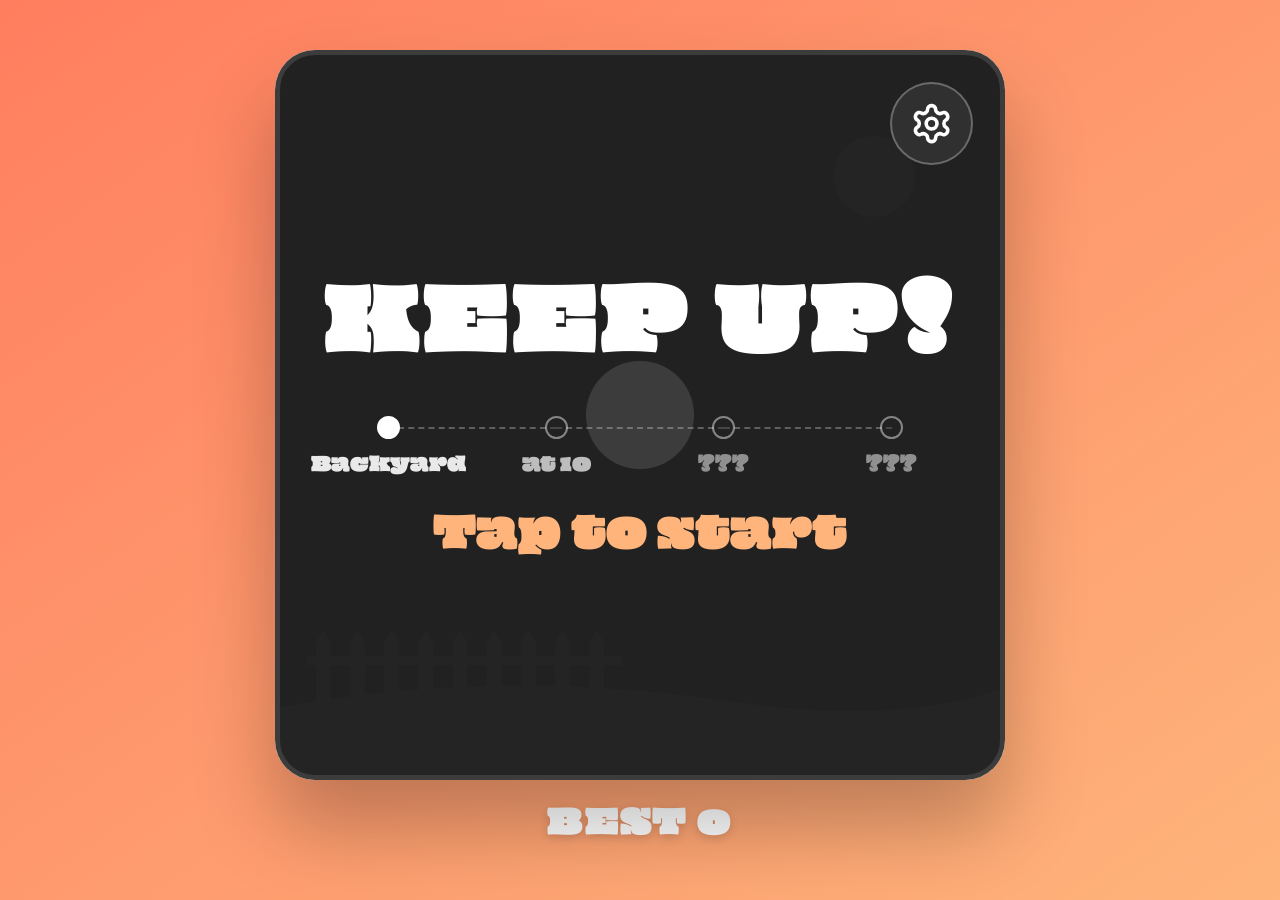
==== index.html @ fbc7ef17 "Add stages: a journey from the Backyard up to Orbit Four stages unlocked by score, each with faint s" ====
<!DOCTYPE html>
<html lang="en" data-theme="sunset">
<head>
  <meta charset="UTF-8">
  <meta name="viewport" content="width=device-width, initial-scale=1, maximum-scale=1, user-scalable=no, viewport-fit=cover">
  <meta name="theme-color" content="#FF7E5F">
  <title>Keep Up!</title>
  <link rel="stylesheet" href="styles.css">
  <link rel="preconnect" href="https://fonts.googleapis.com">
  <link rel="preconnect" href="https://fonts.gstatic.com" crossorigin>
  <link href="https://fonts.googleapis.com/css2?family=Oi&family=Fredoka:wght@600&family=Audiowide&family=Caveat:wght@700&family=Alfa+Slab+One&family=Bricolage+Grotesque:opsz,wght@12..96,800&family=Patrick+Hand&display=swap" rel="stylesheet">
</head>
<body>
  <!-- Icons: Lucide (https://lucide.dev), ISC licence, see icons/LICENSE-lucide.txt -->
  <svg width="0" height="0" style="position:absolute" aria-hidden="true" focusable="false">
    <symbol id="i-settings" viewBox="0 0 24 24">
      <path d="M12.22 2h-.44a2 2 0 0 0-2 2v.18a2 2 0 0 1-1 1.73l-.43.25a2 2 0 0 1-2 0l-.15-.08a2 2 0 0 0-2.73.73l-.22.38a2 2 0 0 0 .73 2.73l.15.1a2 2 0 0 1 1 1.72v.51a2 2 0 0 1-1 1.74l-.15.09a2 2 0 0 0-.73 2.73l.22.38a2 2 0 0 0 2.73.73l.15-.08a2 2 0 0 1 2 0l.43.25a2 2 0 0 1 1 1.73V20a2 2 0 0 0 2 2h.44a2 2 0 0 0 2-2v-.18a2 2 0 0 1 1-1.73l.43-.25a2 2 0 0 1 2 0l.15.08a2 2 0 0 0 2.73-.73l.22-.39a2 2 0 0 0-.73-2.73l-.15-.08a2 2 0 0 1-1-1.74v-.5a2 2 0 0 1 1-1.74l.15-.09a2 2 0 0 0 .73-2.73l-.22-.38a2 2 0 0 0-2.73-.73l-.15.08a2 2 0 0 1-2 0l-.43-.25a2 2 0 0 1-1-1.73V4a2 2 0 0 0-2-2z" />
      <circle cx="12" cy="12" r="3" />
    </symbol>
    <symbol id="i-close" viewBox="0 0 24 24">
      <path d="M18 6 6 18" />
      <path d="m6 6 12 12" />
    </symbol>
    <symbol id="i-sound-on" viewBox="0 0 24 24">
      <path d="M11 4.702a.705.705 0 0 0-1.203-.498L6.413 7.587A1.4 1.4 0 0 1 5.416 8H3a1 1 0 0 0-1 1v6a1 1 0 0 0 1 1h2.416a1.4 1.4 0 0 1 .997.413l3.383 3.384A.705.705 0 0 0 11 19.298z" />
      <path d="M16 9a5 5 0 0 1 0 6" />
      <path d="M19.364 18.364a9 9 0 0 0 0-12.728" />
    </symbol>
    <symbol id="i-sound-off" viewBox="0 0 24 24">
      <path d="M11 4.702a.705.705 0 0 0-1.203-.498L6.413 7.587A1.4 1.4 0 0 1 5.416 8H3a1 1 0 0 0-1 1v6a1 1 0 0 0 1 1h2.416a1.4 1.4 0 0 1 .997.413l3.383 3.384A.705.705 0 0 0 11 19.298z" />
      <line x1="22" x2="16" y1="9" y2="15" />
      <line x1="16" x2="22" y1="9" y2="15" />
    </symbol>
  </svg>
  <div class="container">
    <div id="canvas-box">
      <h1 id="score">0</h1>
      <canvas id="game-screen" class="dark-shadow"></canvas>
      <div id="overlay" class="overlay" aria-live="polite">
        <h2 id="overlay-title">KEEP UP!</h2>
        <p id="overlay-score"></p>
        <p id="overlay-stage"></p>
        <ol id="journey" class="journey" aria-label="Journey"></ol>
        <p id="overlay-hint">Tap to start</p>
      </div>

      <!-- Shown for a moment when the ball climbs into a new stage -->
      <div id="stage-banner" class="stage-banner" aria-live="polite">
        <span id="stage-kicker" class="stage-kicker"></span>
        <strong id="stage-name"></strong>
      </div>

      <!-- Settings: just an icon in the top-right corner of the board (start and game over screens) -->
      <button id="open-settings" class="icon-button corner-button" type="button" aria-label="Settings" title="Settings" data-ui>
        <svg class="icon" aria-hidden="true"><use href="#i-settings"></use></svg>
      </button>

      <div id="settings" class="settings" data-ui hidden role="dialog" aria-modal="true" aria-labelledby="settings-title">
        <div class="settings-head">
          <h2 id="settings-title">SETTINGS</h2>
          <button id="close-settings" class="icon-button" type="button" aria-label="Close settings" title="Close">
            <svg class="icon" aria-hidden="true"><use href="#i-close"></use></svg>
          </button>
        </div>

        <section class="setting">
          <p class="setting-label">Sound</p>
          <div class="sound-row">
            <button id="sound-toggle" class="pill toggle" type="button" aria-pressed="true" aria-label="Sound">
              <svg class="icon" aria-hidden="true"><use href="#i-sound-on"></use></svg><span>On</span>
            </button>
            <input id="volume" type="range" min="0" max="100" step="5" aria-label="Volume">
          </div>
        </section>

        <section class="setting">
          <p class="setting-label" id="size-label">Ball size</p>
          <div id="size-list" class="choices sizes" role="radiogroup" aria-labelledby="size-label"></div>
        </section>

        <section class="setting">
          <p class="setting-label" id="font-label">Font <span id="font-name"></span></p>
          <div id="font-list" class="choices" role="radiogroup" aria-labelledby="font-label"></div>
        </section>

        <section class="setting">
          <p class="setting-label" id="theme-label">Theme <span id="theme-name"></span></p>
          <div id="theme-list" class="choices" role="radiogroup" aria-labelledby="theme-label"></div>
        </section>
      </div>
    </div>
    <h2 id="high-score">BEST 0</h2>
  </div>
  <div class="cursor-dot"></div>
  <script src="script.js"></script>
</body>
</html>
---- styles.css ----
/* ---------- Themes ----------
   Every colour is a token, and each theme is one block of tokens (the same idea as the pool game,
   whose themes these are based on). The theme picker previews a theme by putting data-theme on a
   small card, so the card shows that theme's colours. */
:root,
[data-theme="sunset"] {
  --page-bg: linear-gradient(to bottom right, #FF7E5F, #FEB47B);
  --text: #ffffff;
  --board-bg: #222222;
  --board-border: #ffffff;
  --board-shadow: 0 3rem 5rem rgba(0, 0, 0, 0.25);
  --ball: #ffffff;
  --ball-glow: none;
  --ball-style: solid;
  --score: #ffffff71;
  --accent: #FEB47B;
  --overlay-bg: rgba(34, 34, 34, 0.88);
  --panel-bg: #222222;
  --panel-text: #ffffff;
  --line: rgba(255, 255, 255, 0.28);
  --chip-bg: rgba(255, 255, 255, 0.07);
  --chip-on-bg: #FEB47B;
  --chip-on-text: #222222;
  --cursor-dot: #FF7E5F;
  --cursor-press: rgba(255, 126, 95, 0.35);
}

[data-theme="hall"] {
  --page-bg: radial-gradient(ellipse at 50% 0%, #2a2219 0%, #12100e 62%);
  --text: #efe7da;
  --board-bg: #1f6f5e;
  --board-border: #5a3720;
  --board-shadow: 0 18px 50px rgba(0, 0, 0, 0.55);
  --ball: #f6f1e6;
  --ball-glow: none;
  --score: rgba(239, 231, 218, 0.3);
  --accent: #d9a441;
  --overlay-bg: rgba(18, 16, 14, 0.86);
  --panel-bg: #1d1915;
  --panel-text: #efe7da;
  --line: #3a3128;
  --chip-bg: #26201a;
  --chip-on-bg: #d9a441;
  --chip-on-text: #1a1208;
  --cursor-dot: #d9a441;
  --cursor-press: rgba(217, 164, 65, 0.35);
}

[data-theme="sketch"] {
  --page-bg: repeating-linear-gradient(0deg, transparent 0 31px, rgba(28, 27, 25, 0.06) 31px 32px), #f6f3ec;
  --text: #1c1b19;
  --board-bg: linear-gradient(rgba(28, 27, 25, 0.07) 1px, transparent 1px) 0 0 / 22px 22px,
              linear-gradient(90deg, rgba(28, 27, 25, 0.07) 1px, transparent 1px) 0 0 / 22px 22px,
              #fdfbf6; /* graph paper */
  --board-border: #1c1b19;
  --board-shadow: 5px 5px 0 #1c1b19;
  --ball: #1c1b19;
  --ball-glow: none;
  --ball-style: sketch;
  --score: rgba(28, 27, 25, 0.16);
  --accent: #b3261e;
  --overlay-bg: rgba(251, 249, 244, 0.93);
  --panel-bg: #fbf9f4;
  --panel-text: #1c1b19;
  --line: #1c1b19;
  --chip-bg: #fffdf8;
  --chip-on-bg: #1c1b19;
  --chip-on-text: #fbf9f4;
  --cursor-dot: #1c1b19;
  --cursor-press: rgba(28, 27, 25, 0.15);
}

[data-theme="pastel"] {
  --page-bg: radial-gradient(circle at 12% 0%, #ffe1ec 0, transparent 38%), radial-gradient(circle at 92% 8%, #dcf5ec 0, transparent 40%), #f6f1fa;
  --text: #3d3550;
  --board-bg: #a6e2d1;
  --board-border: #f8cfdd;
  --board-shadow: 0 14px 34px rgba(120, 90, 160, 0.16);
  --ball: #fffcf8;
  --ball-glow: none;
  --score: rgba(255, 255, 255, 0.6);
  --accent: #ff8fab;
  --overlay-bg: rgba(255, 255, 255, 0.9);
  --panel-bg: #ffffff;
  --panel-text: #3d3550;
  --line: #e8dff2;
  --chip-bg: #fbf8ff;
  --chip-on-bg: #ff8fab;
  --chip-on-text: #4a1830;
  --cursor-dot: #ff8fab;
  --cursor-press: rgba(255, 143, 171, 0.35);
}

[data-theme="neon"] {
  --page-bg: radial-gradient(ellipse at 50% -10%, #2a0f4a 0%, #07060d 60%);
  --text: #efeaff;
  --board-bg: #140b33;
  --board-border: #29e7ff;
  --board-shadow: 0 0 0 1px rgba(41, 231, 255, 0.22), 0 0 34px rgba(41, 231, 255, 0.35);
  --ball: #f5f2ff;
  --ball-glow: rgba(41, 231, 255, 0.9);
  --score: rgba(41, 231, 255, 0.22);
  --accent: #ff3da8;
  --overlay-bg: rgba(7, 6, 13, 0.88);
  --panel-bg: #100d1c;
  --panel-text: #efeaff;
  --line: #2b2347;
  --chip-bg: #171229;
  --chip-on-bg: #ff3da8;
  --chip-on-text: #1a0010;
  --cursor-dot: #ff3da8;
  --cursor-press: rgba(255, 61, 168, 0.35);
}

[data-theme="slate"] {
  --page-bg: #0e131a;
  --text: #e7ecf2;
  --board-bg: #2f6ca2;
  --board-border: #263142;
  --board-shadow: 0 18px 50px rgba(0, 0, 0, 0.45);
  --ball: #f6f1e6;
  --ball-glow: none;
  --score: rgba(255, 255, 255, 0.22);
  --accent: #ff8a5b;
  --overlay-bg: rgba(14, 19, 26, 0.88);
  --panel-bg: #151c26;
  --panel-text: #e7ecf2;
  --line: #273243;
  --chip-bg: #1c2532;
  --chip-on-bg: #ff8a5b;
  --chip-on-text: #2a1206;
  --cursor-dot: #ff8a5b;
  --cursor-press: rgba(255, 138, 91, 0.35);
}

:root {
  --font: "Oi", serif; /* changed from the settings screen */
}

/* ---------- Page ---------- */

html {
  touch-action: pan-x pan-y; /* no pinch or double-tap zoom, but the settings menu can still scroll */
  -webkit-text-size-adjust: 100%;
  background: var(--page-bg);
  background-size: cover;
  min-height: 100%;
  color: var(--text);
  user-select: none;
  -webkit-user-select: none;
  -webkit-tap-highlight-color: transparent;
}

body {
  margin: 0;
  overflow: hidden;            /* single-screen game, no scrolling */
  overscroll-behavior: none;   /* no pull-to-refresh on mobile */
  touch-action: pan-x pan-y;   /* no pinch/double-tap zoom (the page itself never scrolls) */
}

h1 {
  font-size: 50px;
  font-family: var(--font);
  color: var(--score);
  font-weight: 300;
  margin: 0;
  user-select: none;
}

h2 {
  font-size: 30px;
  font-family: var(--font);
  color: var(--text);
  font-weight: 300;
  margin: 0;
}

.large-square-box {
  width: 800px;
  height: 100px;
  border-radius: 30px;
  background: var(--board-bg);
  border: solid 5px var(--board-border);
}

#game-screen {
  display: block;
  border-radius: 40px;
  border: solid 5px var(--board-border);
  background: var(--board-bg);
  opacity: 0;
  box-sizing: content-box;
  touch-action: none; /* the board belongs to the game: no browser gestures at all */
}

.container {
  width: 100%;
  height: 100vh;
  height: 100dvh; /* accounts for mobile browser toolbars */
  display: flex;
  flex-direction: column;
  justify-content: center;
  align-items: center;
  gap: 2vh;
}

.dark-shadow {
  box-shadow: var(--board-shadow);
}

#canvas-box {
  position: relative;
  --board: 800px; /* set from JS to the canvas size */
}

#score {
  position: absolute;
  left: 50%;
  top: 50%;
  transform: translate(-50%, -50%);
  font-size: calc(var(--board) * 0.25);
  font-family: var(--font);
  color: var(--score);
  font-weight: 300;
  margin: 0;
  pointer-events: none;
}

/* ---------- Start / game over / paused overlay ---------- */

.overlay {
  position: absolute;
  inset: 0;
  display: none;
  flex-direction: column;
  align-items: center;
  justify-content: center;
  gap: calc(var(--board) * 0.03);
  border-radius: 40px;
  background: var(--overlay-bg);
  text-align: center;
  pointer-events: none; /* taps go through to the game */
  z-index: 2;
}

body.overlay-open .overlay { display: flex; }
body.overlay-open #score { visibility: hidden; }

.overlay h2 {
  font-size: calc(var(--board) * 0.12);
  letter-spacing: 0.04em;
  color: var(--panel-text);
}

.overlay p {
  margin: 0;
  font-family: var(--font);
  font-size: calc(var(--board) * 0.06);
  color: var(--panel-text);
  opacity: 0.85;
}

#overlay-hint {
  color: var(--accent);
  opacity: 1;
  animation: hint-blink 1.4s ease-in-out infinite;
}

@keyframes hint-blink {
  0%, 100% { opacity: 1; }
  50%      { opacity: 0.35; }
}

#overlay-stage {
  font-size: calc(var(--board) * 0.045);
  color: var(--accent);
  opacity: 1;
}

/* ---------- Journey track (start and game over screens) ---------- */

.journey {
  list-style: none;
  margin: 0;
  padding: 0;
  display: flex;
  align-items: flex-start;
  justify-content: center;
  width: 92%;
  font-family: var(--font);
  color: var(--panel-text);
}

.journey li {
  position: relative;
  flex: 1;
  display: flex;
  flex-direction: column;
  align-items: center;
  gap: calc(var(--board) * 0.014);
}

/* The path between stops */
.journey li + li::before {
  content: '';
  position: absolute;
  top: calc(var(--board) * 0.016);
  right: 50%;
  width: 100%;
  border-top: 2px dashed var(--line);
  transform: translateY(-50%);
  z-index: -1;
}
.journey li.reached + li.reached::before { border-top-style: solid; border-color: var(--panel-text); opacity: 0.6; }

.journey-dot {
  width: calc(var(--board) * 0.032);
  height: calc(var(--board) * 0.032);
  box-sizing: border-box;
  border-radius: 50%;
  border: 2px solid var(--panel-text);
  background: var(--overlay-bg);
  opacity: 0.45;
}
.journey li.reached .journey-dot { background: var(--panel-text); opacity: 1; }
.journey li.current .journey-dot {
  background: var(--accent);
  border-color: var(--accent);
  box-shadow: 0 0 0 calc(var(--board) * 0.01) color-mix(in srgb, var(--accent) 35%, transparent);
}

.journey-label {
  font-size: max(10px, calc(var(--board) * 0.027));
  white-space: nowrap;
  padding: 0 0.3em;
  opacity: 0.5;
}
.journey li.reached .journey-label { opacity: 0.9; }
.journey li.next .journey-label { opacity: 0.7; }
.journey li.current .journey-label { color: var(--accent); opacity: 1; }

/* ---------- Stage banner (shown for a moment on reaching a new stage) ---------- */

.stage-banner {
  position: absolute;
  left: 0;
  right: 0;
  top: 18%;
  display: flex;
  flex-direction: column;
  align-items: center;
  gap: calc(var(--board) * 0.01);
  font-family: var(--font);
  color: var(--ball);
  text-align: center;
  pointer-events: none;
  opacity: 0;
  z-index: 1;
}

.stage-kicker {
  font-size: calc(var(--board) * 0.04);
  letter-spacing: 0.14em;
  color: var(--accent);
}

.stage-banner strong {
  font-size: calc(var(--board) * 0.1);
  font-weight: 300;
  letter-spacing: 0.06em;
  line-height: 1;
}

.stage-banner.show { animation: stage-banner 2.2s ease-out forwards; }
body.overlay-open .stage-banner { animation: none; opacity: 0; }

@keyframes stage-banner {
  0%   { opacity: 0; transform: translateY(-30%) scale(0.9); }
  15%  { opacity: 1; transform: translateY(0) scale(1); }
  70%  { opacity: 1; transform: translateY(0) scale(1); }
  100% { opacity: 0; transform: translateY(15%); }
}

@keyframes stage-banner-fade {
  0%, 100% { opacity: 0; }
  15%, 70% { opacity: 1; }
}

@media (prefers-reduced-motion: reduce) {
  #overlay-hint, #high-score.new-best { animation: none; }
  .stage-banner.show { animation-name: stage-banner-fade; }
}

/* ---------- Buttons ---------- */

.pill {
  pointer-events: auto; /* the overlay lets taps through; its buttons still need them */
  font-family: var(--font);
  font-size: max(16px, calc(var(--board) * 0.05));
  line-height: 1.2;
  color: var(--panel-text);
  background: var(--chip-bg);
  border: 2px solid var(--line);
  border-radius: 999px;
  padding: 0.4em 1.2em;
  touch-action: manipulation;
}

.pill:focus-visible,
.choice:focus-visible,
#volume:focus-visible {
  outline: 3px solid var(--accent);
  outline-offset: 2px;
}

/* Icons (Lucide line icons) take their colour from the text around them */
.icon {
  width: 1em;
  height: 1em;
  flex: none;
  fill: none;
  stroke: currentColor;
  stroke-width: 2;
  stroke-linecap: round;
  stroke-linejoin: round;
}

/* Round icon-only buttons */
.icon-button {
  pointer-events: auto;
  width: max(42px, calc(var(--board) * 0.115));
  height: max(42px, calc(var(--board) * 0.115));
  padding: 0;
  display: grid;
  place-items: center;
  font-size: max(22px, calc(var(--board) * 0.06)); /* icon size */
  color: var(--panel-text);
  background: var(--chip-bg);
  border: 2px solid var(--line);
  border-radius: 50%;
  touch-action: manipulation;
}

.icon-button:focus-visible {
  outline: 3px solid var(--accent);
  outline-offset: 2px;
}

/* Settings icon in the top-right corner of the board, on the start and game over screens only */
.corner-button {
  position: absolute;
  top: max(12px, calc(var(--board) * 0.045));
  right: max(12px, calc(var(--board) * 0.045));
  z-index: 3;
  display: none;
}
body[data-state="ready"] .corner-button,
body[data-state="over"] .corner-button { display: grid; }
body.settings-open .corner-button { display: none; }

/* ---------- Settings (same box as the game board) ---------- */

.settings {
  position: absolute;
  inset: 0;
  z-index: 4;
  display: flex;
  flex-direction: column;
  gap: max(12px, calc(var(--board) * 0.034));
  --pad: max(14px, calc(var(--board) * 0.05));
  padding: 0 var(--pad) var(--pad);
  --choice-h: clamp(46px, calc(var(--board) * 0.13), 66px); /* comfortable finger-sized buttons */
  box-sizing: border-box;
  border-radius: 40px;
  border: 5px solid var(--board-border);
  background: var(--panel-bg);
  color: var(--panel-text);
  /* The menu scrolls inside the box (finger drag, mouse wheel or keyboard), without moving the page */
  overflow-y: auto;
  overscroll-behavior: contain;
  -webkit-overflow-scrolling: touch;
  touch-action: pan-y;
  scrollbar-width: thin;
  scrollbar-color: var(--line) transparent;
  font-family: system-ui, -apple-system, "Segoe UI", Roboto, sans-serif;
  --selected: var(--chip-on-bg); /* fixed here so themed preview cards still use the panel's colour */
}

.settings[hidden] { display: none; }
body.settings-open .overlay { display: none; }

.settings > * { flex-shrink: 0; } /* let the menu grow and scroll, never squash it */

/* Soft fade at the bottom while there is more to scroll to */
.settings::after {
  content: '';
  position: sticky;
  bottom: calc(-1 * var(--pad));
  flex-shrink: 0;
  height: 36px;
  margin: -36px calc(-1 * var(--pad)) calc(-1 * var(--pad));
  background: linear-gradient(to bottom, transparent, var(--panel-bg) 85%);
  pointer-events: none;
  opacity: 0;
  transition: opacity 0.2s ease;
}

.settings.more-below::after { opacity: 1; }
body.settings-open #score { visibility: hidden; }

/* Title row with Done stays pinned at the top while the menu scrolls */
.settings-head {
  position: sticky;
  top: 0;
  z-index: 1;
  display: flex;
  align-items: center;
  justify-content: space-between;
  gap: 12px;
  margin: 0 calc(-1 * var(--pad));
  padding: var(--pad) var(--pad) 8px;
  background: var(--panel-bg);
}

.settings.scrolled .settings-head {
  box-shadow: 0 1px 0 var(--line);
}

.settings h2 {
  font-size: max(22px, calc(var(--board) * 0.075));
  letter-spacing: 0.04em;
  color: var(--panel-text);
}

.settings-head .icon-button {
  width: max(40px, calc(var(--board) * 0.1));
  height: max(40px, calc(var(--board) * 0.1));
}

.setting {
  display: flex;
  flex-direction: column;
  gap: 4px;
}

.setting-label {
  display: flex;
  justify-content: space-between;
  align-items: baseline;
  margin: 0;
  font-size: max(12px, calc(var(--board) * 0.032));
  letter-spacing: 0.12em;
  text-transform: uppercase;
  opacity: 0.75;
}

.setting-label span {
  letter-spacing: 0;
  text-transform: none;
  font-weight: 600;
}

.sound-row {
  display: flex;
  align-items: center;
  gap: 12px;
}

.toggle {
  display: inline-flex;
  align-items: center;
  justify-content: center;
  gap: 0.4em;
  min-width: 5.2em;
  font-size: max(15px, calc(var(--board) * 0.042));
  padding: 0.35em 0.9em;
}

.toggle[aria-pressed="true"],
.font-choice[aria-checked="true"] {
  background: var(--chip-on-bg);
  border-color: var(--chip-on-bg);
  color: var(--chip-on-text);
}

#volume {
  flex: 1;
  min-width: 0;
  height: 32px;
  margin: 0;
  accent-color: var(--chip-on-bg);
  touch-action: manipulation;
}

#volume:disabled { opacity: 0.35; }

.choices {
  display: grid;
  grid-template-columns: repeat(6, 1fr);
  gap: max(5px, calc(var(--board) * 0.015));
}

.choice {
  height: var(--choice-h);
  padding: 0;
  display: grid;
  place-items: center;
  border-radius: 12px;
  border: 2px solid var(--line);
  background: var(--chip-bg);
  color: var(--panel-text);
  touch-action: manipulation;
}

.font-choice {
  font-size: max(17px, calc(var(--board) * 0.055));
  line-height: 1;
}

/* Ball size: three wider buttons with a dot that grows, the size name and its best score */
.choices.sizes {
  grid-template-columns: repeat(3, 1fr);
}

.size-choice {
  display: flex;
  align-items: center;
  justify-content: center;
  gap: 8px;
  padding: 4px 6px;
  font-size: max(13px, calc(var(--board) * 0.036));
}

.size-dot {
  flex: none;
  border-radius: 50%;
  background: currentColor;
}

.size-text {
  display: flex;
  flex-direction: column;
  align-items: flex-start;
  line-height: 1.15;
  font-weight: 600;
}

.size-text small {
  font-size: 0.8em;
  font-weight: 400;
  opacity: 0.75;
}

.size-choice[aria-checked="true"] {
  background: var(--chip-on-bg);
  border-color: var(--chip-on-bg);
  color: var(--chip-on-text);
}

/* Theme cards wear their own theme: page colour, with a tiny board and ball */
.theme-choice {
  background: var(--page-bg);
  border-color: var(--line);
}

.theme-choice .mini {
  height: 68%;
  aspect-ratio: 1;
  border-radius: 24%;
  background: var(--board-bg);
  border: 2px solid var(--board-border);
  display: grid;
  place-items: center;
  box-sizing: border-box;
}

.theme-choice .mini::after {
  content: '';
  width: 36%;
  aspect-ratio: 1;
  border-radius: 50%;
  background: var(--ball);
}

.theme-choice[aria-checked="true"] {
  border-color: transparent;
  box-shadow: 0 0 0 3px var(--selected);
}

/* ---------- Sketchbook: hand-drawn look ---------- */

/* Uneven corners and a second, offset pencil line, like a box drawn by hand */
[data-theme="sketch"] #game-screen,
[data-theme="sketch"] .overlay,
[data-theme="sketch"] .settings {
  border-radius: 16px 30px 12px 34px / 32px 12px 30px 16px;
}

[data-theme="sketch"] #game-screen,
[data-theme="sketch"] .settings {
  border-width: 3px;
  outline: 1.5px solid rgba(28, 27, 25, 0.5);
  outline-offset: 4px;
}

[data-theme="sketch"] .settings,
[data-theme="sketch"] .overlay p,
[data-theme="sketch"] .journey,
[data-theme="sketch"] #high-score {
  font-family: "Patrick Hand", "Comic Sans MS", cursive;
}

[data-theme="sketch"] .setting-label { font-size: max(14px, calc(var(--board) * 0.038)); letter-spacing: 0.06em; }

/* Wobbly, slightly tilted buttons with a hard pencil shadow */
[data-theme="sketch"] .pill,
[data-theme="sketch"] .choice,
[data-theme="sketch"] .icon-button {
  border-width: 2px;
  border-radius: 255px 15px 225px 15px / 15px 225px 15px 255px;
  box-shadow: 2px 2px 0 #1c1b19;
}

[data-theme="sketch"] .icon-button { border-radius: 50% 44% 54% 47% / 52% 49% 45% 55%; }
[data-theme="sketch"] .choice:nth-child(odd) { transform: rotate(-1.6deg); }
[data-theme="sketch"] .choice:nth-child(even) { transform: rotate(1.3deg); }
[data-theme="sketch"] .corner-button { transform: rotate(-4deg); }
[data-theme="sketch"] .pill:active,
[data-theme="sketch"] .icon-button:active,
[data-theme="sketch"] .choice:active { transform: translate(2px, 2px); box-shadow: none; }

/* ---------- High score ---------- */

#high-score {
  font-size: clamp(20px, 5vmin, 34px);
  letter-spacing: 0.05em;
  text-shadow: 0 0.2rem 0.6rem rgba(0, 0, 0, 0.15);
}

#high-score.new-best {
  animation: new-best 0.5s ease-out;
}

@keyframes new-best {
  0%   { transform: scale(1); }
  40%  { transform: scale(1.3); color: var(--accent); }
  100% { transform: scale(1); }
}

/* Short landscape phones: less padding around the board */
@media (max-height: 500px) {
  #game-screen { border-radius: 24px; border-width: 3px; }
  .overlay { border-radius: 24px; }
  .settings { border-radius: 24px; border-width: 3px; gap: 8px; --pad: 12px; }
}

/* ---------- Custom cursor ----------
   Just a dot that sits exactly on the pointer, moved straight from the mouse events,
   so it never lags behind on slower machines. */

.cursor-dot {
  position: fixed;
  top: 0;
  left: 0;
  width: 10px;
  height: 10px;
  border-radius: 50%;
  background-color: var(--cursor-dot);
  box-shadow: 0 0 0 2px var(--board-border);
  transform: translate(-50%, -50%);
  z-index: 10;
  pointer-events: none;
  opacity: 0;
  will-change: transform;
}

/* Only replace the cursor on devices with a real mouse */
@media (pointer: fine) {
  html, html * { cursor: none; }

  body.cursor-visible .cursor-dot { opacity: 1; }

  /* Pressed: an instant halo (no animation, so no delay) */
  body.cursor-pressed .cursor-dot {
    box-shadow: 0 0 0 2px var(--board-border), 0 0 0 8px var(--cursor-press);
  }
}
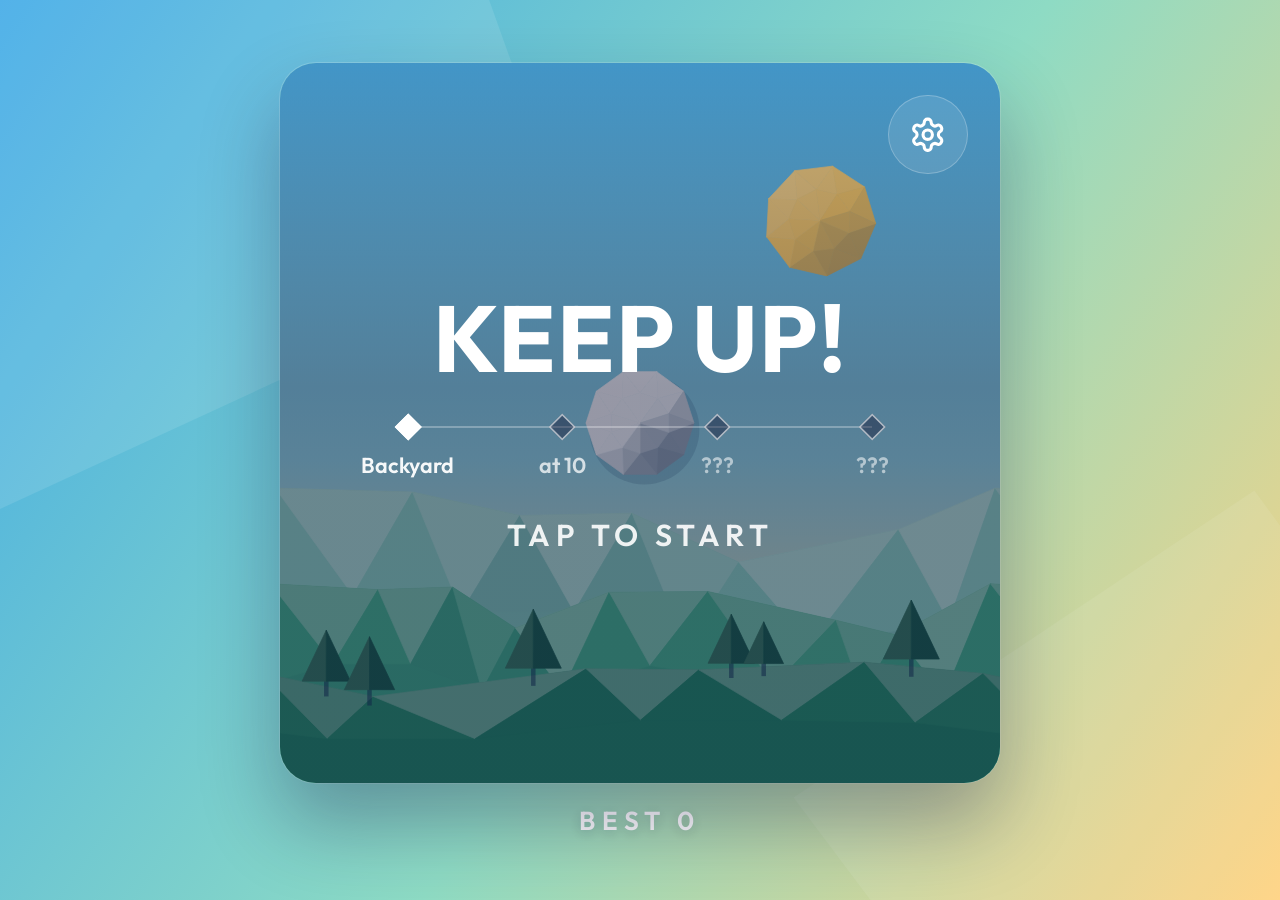
==== commit 926710e3: "Finalise one art style: minimalist low-poly "moving art" The board is now drawn entirely as flat-sha" ====
--- a/index.html
+++ b/index.html
@@ -1,16 +1,17 @@
 <!DOCTYPE html>
-<html lang="en" data-theme="sunset">
+<html lang="en">
 <head>
   <meta charset="UTF-8">
   <meta name="viewport" content="width=device-width, initial-scale=1, maximum-scale=1, user-scalable=no, viewport-fit=cover">
-  <meta name="theme-color" content="#FF7E5F">
+  <meta name="theme-color" content="#3fa9e6">
   <title>Keep Up!</title>
   <link rel="stylesheet" href="styles.css">
   <link rel="preconnect" href="https://fonts.googleapis.com">
   <link rel="preconnect" href="https://fonts.gstatic.com" crossorigin>
-  <link href="https://fonts.googleapis.com/css2?family=Oi&family=Fredoka:wght@600&family=Audiowide&family=Caveat:wght@700&family=Alfa+Slab+One&family=Bricolage+Grotesque:opsz,wght@12..96,800&family=Patrick+Hand&display=swap" rel="stylesheet">
+  <link href="https://fonts.googleapis.com/css2?family=Outfit:wght@200;400;600;700&display=swap" rel="stylesheet">
 </head>
 <body>
+  <div class="backdrop" aria-hidden="true"></div>
   <!-- Icons: Lucide (https://lucide.dev), ISC licence, see icons/LICENSE-lucide.txt -->
   <svg width="0" height="0" style="position:absolute" aria-hidden="true" focusable="false">
     <symbol id="i-settings" viewBox="0 0 24 24">
@@ -78,15 +79,6 @@
           <div id="size-list" class="choices sizes" role="radiogroup" aria-labelledby="size-label"></div>
         </section>
 
-        <section class="setting">
-          <p class="setting-label" id="font-label">Font <span id="font-name"></span></p>
-          <div id="font-list" class="choices" role="radiogroup" aria-labelledby="font-label"></div>
-        </section>
-
-        <section class="setting">
-          <p class="setting-label" id="theme-label">Theme <span id="theme-name"></span></p>
-          <div id="theme-list" class="choices" role="radiogroup" aria-labelledby="theme-label"></div>
-        </section>
       </div>
     </div>
     <h2 id="high-score">BEST 0</h2>
--- a/styles.css
+++ b/styles.css
@@ -1,140 +1,27 @@
-/* ---------- Themes ----------
-   Every colour is a token, and each theme is one block of tokens (the same idea as the pool game,
-   whose themes these are based on). The theme picker previews a theme by putting data-theme on a
-   small card, so the card shows that theme's colours. */
-:root,
-[data-theme="sunset"] {
-  --page-bg: linear-gradient(to bottom right, #FF7E5F, #FEB47B);
+/* ---------- Art style ----------
+   One look: minimalist, low-poly, colourful gradients that are always gently moving.
+   The board itself is drawn on the canvas (see "Art" in script.js). The page around it is a
+   slowly drifting gradient whose colours (--g1..--g3) and --accent are set from script.js for
+   each stage; registering them with @property lets them ease smoothly from stage to stage. */
+@property --g1 { syntax: '<color>'; inherits: true; initial-value: #3fa9e6; }
+@property --g2 { syntax: '<color>'; inherits: true; initial-value: #8edbc4; }
+@property --g3 { syntax: '<color>'; inherits: true; initial-value: #ffd27f; }
+@property --accent { syntax: '<color>'; inherits: true; initial-value: #ff7a59; }
+
+:root {
+  --g1: #3fa9e6;
+  --g2: #8edbc4;
+  --g3: #ffd27f;
+  --accent: #ff7a59;
+  --font: "Outfit", system-ui, -apple-system, "Segoe UI", sans-serif;
   --text: #ffffff;
-  --board-bg: #222222;
-  --board-border: #ffffff;
-  --board-shadow: 0 3rem 5rem rgba(0, 0, 0, 0.25);
-  --ball: #ffffff;
-  --ball-glow: none;
-  --ball-style: solid;
-  --score: #ffffff71;
-  --accent: #FEB47B;
-  --overlay-bg: rgba(34, 34, 34, 0.88);
-  --panel-bg: #222222;
-  --panel-text: #ffffff;
-  --line: rgba(255, 255, 255, 0.28);
-  --chip-bg: rgba(255, 255, 255, 0.07);
-  --chip-on-bg: #FEB47B;
-  --chip-on-text: #222222;
-  --cursor-dot: #FF7E5F;
-  --cursor-press: rgba(255, 126, 95, 0.35);
-}
-
-[data-theme="hall"] {
-  --page-bg: radial-gradient(ellipse at 50% 0%, #2a2219 0%, #12100e 62%);
-  --text: #efe7da;
-  --board-bg: #1f6f5e;
-  --board-border: #5a3720;
-  --board-shadow: 0 18px 50px rgba(0, 0, 0, 0.55);
-  --ball: #f6f1e6;
-  --ball-glow: none;
-  --score: rgba(239, 231, 218, 0.3);
-  --accent: #d9a441;
-  --overlay-bg: rgba(18, 16, 14, 0.86);
-  --panel-bg: #1d1915;
-  --panel-text: #efe7da;
-  --line: #3a3128;
-  --chip-bg: #26201a;
-  --chip-on-bg: #d9a441;
-  --chip-on-text: #1a1208;
-  --cursor-dot: #d9a441;
-  --cursor-press: rgba(217, 164, 65, 0.35);
-}
-
-[data-theme="sketch"] {
-  --page-bg: repeating-linear-gradient(0deg, transparent 0 31px, rgba(28, 27, 25, 0.06) 31px 32px), #f6f3ec;
-  --text: #1c1b19;
-  --board-bg: linear-gradient(rgba(28, 27, 25, 0.07) 1px, transparent 1px) 0 0 / 22px 22px,
-              linear-gradient(90deg, rgba(28, 27, 25, 0.07) 1px, transparent 1px) 0 0 / 22px 22px,
-              #fdfbf6; /* graph paper */
-  --board-border: #1c1b19;
-  --board-shadow: 5px 5px 0 #1c1b19;
-  --ball: #1c1b19;
-  --ball-glow: none;
-  --ball-style: sketch;
-  --score: rgba(28, 27, 25, 0.16);
-  --accent: #b3261e;
-  --overlay-bg: rgba(251, 249, 244, 0.93);
-  --panel-bg: #fbf9f4;
-  --panel-text: #1c1b19;
-  --line: #1c1b19;
-  --chip-bg: #fffdf8;
-  --chip-on-bg: #1c1b19;
-  --chip-on-text: #fbf9f4;
-  --cursor-dot: #1c1b19;
-  --cursor-press: rgba(28, 27, 25, 0.15);
-}
-
-[data-theme="pastel"] {
-  --page-bg: radial-gradient(circle at 12% 0%, #ffe1ec 0, transparent 38%), radial-gradient(circle at 92% 8%, #dcf5ec 0, transparent 40%), #f6f1fa;
-  --text: #3d3550;
-  --board-bg: #a6e2d1;
-  --board-border: #f8cfdd;
-  --board-shadow: 0 14px 34px rgba(120, 90, 160, 0.16);
-  --ball: #fffcf8;
-  --ball-glow: none;
-  --score: rgba(255, 255, 255, 0.6);
-  --accent: #ff8fab;
-  --overlay-bg: rgba(255, 255, 255, 0.9);
-  --panel-bg: #ffffff;
-  --panel-text: #3d3550;
-  --line: #e8dff2;
-  --chip-bg: #fbf8ff;
-  --chip-on-bg: #ff8fab;
-  --chip-on-text: #4a1830;
-  --cursor-dot: #ff8fab;
-  --cursor-press: rgba(255, 143, 171, 0.35);
-}
-
-[data-theme="neon"] {
-  --page-bg: radial-gradient(ellipse at 50% -10%, #2a0f4a 0%, #07060d 60%);
-  --text: #efeaff;
-  --board-bg: #140b33;
-  --board-border: #29e7ff;
-  --board-shadow: 0 0 0 1px rgba(41, 231, 255, 0.22), 0 0 34px rgba(41, 231, 255, 0.35);
-  --ball: #f5f2ff;
-  --ball-glow: rgba(41, 231, 255, 0.9);
-  --score: rgba(41, 231, 255, 0.22);
-  --accent: #ff3da8;
-  --overlay-bg: rgba(7, 6, 13, 0.88);
-  --panel-bg: #100d1c;
-  --panel-text: #efeaff;
-  --line: #2b2347;
-  --chip-bg: #171229;
-  --chip-on-bg: #ff3da8;
-  --chip-on-text: #1a0010;
-  --cursor-dot: #ff3da8;
-  --cursor-press: rgba(255, 61, 168, 0.35);
-}
-
-[data-theme="slate"] {
-  --page-bg: #0e131a;
-  --text: #e7ecf2;
-  --board-bg: #2f6ca2;
-  --board-border: #263142;
-  --board-shadow: 0 18px 50px rgba(0, 0, 0, 0.45);
-  --ball: #f6f1e6;
-  --ball-glow: none;
-  --score: rgba(255, 255, 255, 0.22);
-  --accent: #ff8a5b;
-  --overlay-bg: rgba(14, 19, 26, 0.88);
-  --panel-bg: #151c26;
-  --panel-text: #e7ecf2;
-  --line: #273243;
-  --chip-bg: #1c2532;
-  --chip-on-bg: #ff8a5b;
-  --chip-on-text: #2a1206;
-  --cursor-dot: #ff8a5b;
-  --cursor-press: rgba(255, 138, 91, 0.35);
-}
-
-:root {
-  --font: "Oi", serif; /* changed from the settings screen */
+  --ink: #17123a;                          /* dark text on light chips */
+  --glass: rgba(16, 12, 44, 0.42);         /* the start / game over / paused screens */
+  --panel: rgba(16, 12, 44, 0.82);         /* the settings screen */
+  --line: rgba(255, 255, 255, 0.24);
+  --chip: rgba(255, 255, 255, 0.1);
+  --radius: 36px;
+  transition: --g1 1.4s ease, --g2 1.4s ease, --g3 1.4s ease, --accent 1.4s ease;
 }
 
 /* ---------- Page ---------- */
@@ -142,13 +29,23 @@
 html {
   touch-action: pan-x pan-y; /* no pinch or double-tap zoom, but the settings menu can still scroll */
   -webkit-text-size-adjust: 100%;
-  background: var(--page-bg);
-  background-size: cover;
   min-height: 100%;
   color: var(--text);
+  font-family: var(--font);
+  background: var(--g2);
   user-select: none;
   -webkit-user-select: none;
   -webkit-tap-highlight-color: transparent;
+}
+
+/* The page gradient is its own layer. It holds still (the moving art lives on the board,
+   where it is cheap to draw); it only eases to new colours when the stage changes. */
+.backdrop {
+  position: fixed;
+  inset: 0;
+  z-index: -2;
+  pointer-events: none;
+  background: linear-gradient(125deg, var(--g1), var(--g2) 55%, var(--g3));
 }
 
 body {
@@ -158,38 +55,43 @@
   touch-action: pan-x pan-y;   /* no pinch/double-tap zoom (the page itself never scrolls) */
 }
 
-h1 {
-  font-size: 50px;
+/* Big, soft low-poly shards behind the board */
+body::before,
+body::after {
+  content: '';
+  position: fixed;
+  z-index: -1;
+  pointer-events: none;
+  background: rgba(255, 255, 255, 0.1);
+}
+body::before {
+  width: 70vmax;
+  height: 70vmax;
+  left: -25vmax;
+  top: -30vmax;
+  clip-path: polygon(10% 30%, 75% 0%, 100% 70%, 35% 100%);
+}
+body::after {
+  width: 60vmax;
+  height: 60vmax;
+  right: -22vmax;
+  bottom: -28vmax;
+  background: rgba(255, 255, 255, 0.08);
+  clip-path: polygon(0% 40%, 60% 0%, 100% 55%, 45% 100%);
+}
+
+h1, h2 {
   font-family: var(--font);
-  color: var(--score);
-  font-weight: 300;
   margin: 0;
-  user-select: none;
-}
-
-h2 {
-  font-size: 30px;
-  font-family: var(--font);
-  color: var(--text);
-  font-weight: 300;
-  margin: 0;
-}
-
-.large-square-box {
-  width: 800px;
-  height: 100px;
-  border-radius: 30px;
-  background: var(--board-bg);
-  border: solid 5px var(--board-border);
 }
 
 #game-screen {
   display: block;
-  border-radius: 40px;
-  border: solid 5px var(--board-border);
-  background: var(--board-bg);
+  border: 0;
+  border-radius: var(--radius);
+  background: var(--g2);
+  box-shadow: 0 2.5rem 5rem rgba(20, 10, 60, 0.32), 0 0 0 1px rgba(255, 255, 255, 0.18);
   opacity: 0;
-  box-sizing: content-box;
   touch-action: none; /* the board belongs to the game: no browser gestures at all */
 }
 
@@ -201,11 +103,7 @@
   flex-direction: column;
   justify-content: center;
   align-items: center;
-  gap: 2vh;
-}
-
-.dark-shadow {
-  box-shadow: var(--board-shadow);
+  gap: 2.4vh;
 }
 
 #canvas-box {
@@ -218,15 +116,15 @@
   left: 50%;
   top: 50%;
   transform: translate(-50%, -50%);
-  font-size: calc(var(--board) * 0.25);
-  font-family: var(--font);
-  color: var(--score);
-  font-weight: 300;
-  margin: 0;
+  font-size: calc(var(--board) * 0.3);
+  font-weight: 200;
+  letter-spacing: -0.02em;
+  color: rgba(255, 255, 255, 0.42);
+  text-shadow: 0 0.04em 0.2em rgba(20, 10, 60, 0.12);
   pointer-events: none;
 }
 
-/* ---------- Start / game over / paused overlay ---------- */
+/* ---------- Start / game over / paused screen ---------- */
 
 .overlay {
   position: absolute;
@@ -235,9 +133,9 @@
   flex-direction: column;
   align-items: center;
   justify-content: center;
-  gap: calc(var(--board) * 0.03);
-  border-radius: 40px;
-  background: var(--overlay-bg);
+  gap: calc(var(--board) * 0.032);
+  border-radius: var(--radius);
+  background: linear-gradient(to bottom, rgba(16, 12, 44, 0.2), var(--glass) 45%, var(--glass));
   text-align: center;
   pointer-events: none; /* taps go through to the game */
   z-index: 2;
@@ -247,48 +145,52 @@
 body.overlay-open #score { visibility: hidden; }
 
 .overlay h2 {
-  font-size: calc(var(--board) * 0.12);
-  letter-spacing: 0.04em;
-  color: var(--panel-text);
+  font-size: calc(var(--board) * 0.13);
+  font-weight: 700;
+  letter-spacing: 0.01em;
+  line-height: 1;
 }
 
 .overlay p {
   margin: 0;
-  font-family: var(--font);
-  font-size: calc(var(--board) * 0.06);
-  color: var(--panel-text);
-  opacity: 0.85;
-}
-
-#overlay-hint {
+  font-size: calc(var(--board) * 0.05);
+  font-weight: 400;
+  opacity: 0.9;
+}
+
+#overlay-score { font-weight: 600; }
+
+#overlay-stage {
+  font-size: calc(var(--board) * 0.042);
+  font-weight: 600;
   color: var(--accent);
   opacity: 1;
-  animation: hint-blink 1.4s ease-in-out infinite;
-}
-
-@keyframes hint-blink {
+}
+
+#overlay-hint {
+  margin-top: calc(var(--board) * 0.02);
+  font-size: calc(var(--board) * 0.042);
+  font-weight: 600;
+  letter-spacing: 0.18em;
+  text-transform: uppercase;
+  animation: hint-pulse 1.8s ease-in-out infinite;
+}
+
+@keyframes hint-pulse {
   0%, 100% { opacity: 1; }
-  50%      { opacity: 0.35; }
-}
-
-#overlay-stage {
-  font-size: calc(var(--board) * 0.045);
-  color: var(--accent);
-  opacity: 1;
+  50%      { opacity: 0.4; }
 }
 
 /* ---------- Journey track (start and game over screens) ---------- */
 
 .journey {
   list-style: none;
-  margin: 0;
+  margin: calc(var(--board) * 0.01) 0 0;
   padding: 0;
   display: flex;
   align-items: flex-start;
   justify-content: center;
-  width: 92%;
-  font-family: var(--font);
-  color: var(--panel-text);
+  width: 86%;
 }
 
 .journey li {
@@ -297,46 +199,48 @@
   display: flex;
   flex-direction: column;
   align-items: center;
-  gap: calc(var(--board) * 0.014);
+  gap: calc(var(--board) * 0.016);
 }
 
 /* The path between stops */
 .journey li + li::before {
   content: '';
   position: absolute;
-  top: calc(var(--board) * 0.016);
+  top: calc(var(--board) * 0.017);
   right: 50%;
   width: 100%;
-  border-top: 2px dashed var(--line);
+  height: 2px;
+  background: rgba(255, 255, 255, 0.28);
   transform: translateY(-50%);
   z-index: -1;
 }
-.journey li.reached + li.reached::before { border-top-style: solid; border-color: var(--panel-text); opacity: 0.6; }
-
+.journey li.reached + li.reached::before { background: rgba(255, 255, 255, 0.85); }
+
+/* Each stop is a small diamond, in keeping with the low-poly look */
 .journey-dot {
-  width: calc(var(--board) * 0.032);
-  height: calc(var(--board) * 0.032);
+  width: calc(var(--board) * 0.034);
+  height: calc(var(--board) * 0.034);
   box-sizing: border-box;
-  border-radius: 50%;
-  border: 2px solid var(--panel-text);
-  background: var(--overlay-bg);
-  opacity: 0.45;
-}
-.journey li.reached .journey-dot { background: var(--panel-text); opacity: 1; }
+  border: 2px solid rgba(255, 255, 255, 0.6);
+  background: rgba(16, 12, 44, 0.4);
+  transform: rotate(45deg) scale(0.8);
+}
+.journey li.reached .journey-dot { background: #ffffff; border-color: #ffffff; }
 .journey li.current .journey-dot {
   background: var(--accent);
   border-color: var(--accent);
-  box-shadow: 0 0 0 calc(var(--board) * 0.01) color-mix(in srgb, var(--accent) 35%, transparent);
+  transform: rotate(45deg) scale(1.1);
+  box-shadow: 0 0 0 calc(var(--board) * 0.008) rgba(255, 255, 255, 0.35);
 }
 
 .journey-label {
-  font-size: max(10px, calc(var(--board) * 0.027));
+  font-size: max(11px, calc(var(--board) * 0.03));
+  font-weight: 600;
   white-space: nowrap;
-  padding: 0 0.3em;
-  opacity: 0.5;
-}
-.journey li.reached .journey-label { opacity: 0.9; }
-.journey li.next .journey-label { opacity: 0.7; }
+  opacity: 0.55;
+}
+.journey li.reached .journey-label { opacity: 0.95; }
+.journey li.next .journey-label { opacity: 0.75; }
 .journey li.current .journey-label { color: var(--accent); opacity: 1; }
 
 /* ---------- Stage banner (shown for a moment on reaching a new stage) ---------- */
@@ -345,29 +249,29 @@
   position: absolute;
   left: 0;
   right: 0;
-  top: 18%;
-  display: flex;
-  flex-direction: column;
-  align-items: center;
-  gap: calc(var(--board) * 0.01);
-  font-family: var(--font);
-  color: var(--ball);
+  top: 17%;
+  display: flex;
+  flex-direction: column;
+  align-items: center;
+  gap: calc(var(--board) * 0.012);
   text-align: center;
   pointer-events: none;
   opacity: 0;
   z-index: 1;
+  text-shadow: 0 0.05em 0.4em rgba(20, 10, 60, 0.25);
 }
 
 .stage-kicker {
-  font-size: calc(var(--board) * 0.04);
-  letter-spacing: 0.14em;
+  font-size: calc(var(--board) * 0.036);
+  font-weight: 600;
+  letter-spacing: 0.3em;
   color: var(--accent);
 }
 
 .stage-banner strong {
-  font-size: calc(var(--board) * 0.1);
-  font-weight: 300;
-  letter-spacing: 0.06em;
+  font-size: calc(var(--board) * 0.11);
+  font-weight: 700;
+  letter-spacing: 0.08em;
   line-height: 1;
 }
 
@@ -375,10 +279,10 @@
 body.overlay-open .stage-banner { animation: none; opacity: 0; }
 
 @keyframes stage-banner {
-  0%   { opacity: 0; transform: translateY(-30%) scale(0.9); }
-  15%  { opacity: 1; transform: translateY(0) scale(1); }
-  70%  { opacity: 1; transform: translateY(0) scale(1); }
-  100% { opacity: 0; transform: translateY(15%); }
+  0%   { opacity: 0; transform: translateY(-30%); letter-spacing: 0.3em; }
+  15%  { opacity: 1; transform: translateY(0); }
+  70%  { opacity: 1; transform: translateY(0); }
+  100% { opacity: 0; transform: translateY(12%); }
 }
 
 @keyframes stage-banner-fade {
@@ -386,21 +290,16 @@
   15%, 70% { opacity: 1; }
 }
 
-@media (prefers-reduced-motion: reduce) {
-  #overlay-hint, #high-score.new-best { animation: none; }
-  .stage-banner.show { animation-name: stage-banner-fade; }
-}
-
 /* ---------- Buttons ---------- */
 
 .pill {
   pointer-events: auto; /* the overlay lets taps through; its buttons still need them */
   font-family: var(--font);
-  font-size: max(16px, calc(var(--board) * 0.05));
+  font-weight: 600;
   line-height: 1.2;
-  color: var(--panel-text);
-  background: var(--chip-bg);
-  border: 2px solid var(--line);
+  color: var(--text);
+  background: var(--chip);
+  border: 1.5px solid var(--line);
   border-radius: 999px;
   padding: 0.4em 1.2em;
   touch-action: manipulation;
@@ -408,6 +307,7 @@
 
 .pill:focus-visible,
 .choice:focus-visible,
+.icon-button:focus-visible,
 #volume:focus-visible {
   outline: 3px solid var(--accent);
   outline-offset: 2px;
@@ -428,22 +328,17 @@
 /* Round icon-only buttons */
 .icon-button {
   pointer-events: auto;
-  width: max(42px, calc(var(--board) * 0.115));
-  height: max(42px, calc(var(--board) * 0.115));
+  width: max(42px, calc(var(--board) * 0.11));
+  height: max(42px, calc(var(--board) * 0.11));
   padding: 0;
   display: grid;
   place-items: center;
-  font-size: max(22px, calc(var(--board) * 0.06)); /* icon size */
-  color: var(--panel-text);
-  background: var(--chip-bg);
-  border: 2px solid var(--line);
+  font-size: max(20px, calc(var(--board) * 0.052)); /* icon size */
+  color: var(--text);
+  background: var(--chip);
+  border: 1.5px solid var(--line);
   border-radius: 50%;
   touch-action: manipulation;
-}
-
-.icon-button:focus-visible {
-  outline: 3px solid var(--accent);
-  outline-offset: 2px;
 }
 
 /* Settings icon in the top-right corner of the board, on the start and game over screens only */
@@ -458,7 +353,7 @@
 body[data-state="over"] .corner-button { display: grid; }
 body.settings-open .corner-button { display: none; }
 
-/* ---------- Settings (same box as the game board) ---------- */
+/* ---------- Settings (same box as the game board, frosted glass) ---------- */
 
 .settings {
   position: absolute;
@@ -466,15 +361,14 @@
   z-index: 4;
   display: flex;
   flex-direction: column;
-  gap: max(12px, calc(var(--board) * 0.034));
-  --pad: max(14px, calc(var(--board) * 0.05));
+  gap: max(14px, calc(var(--board) * 0.04));
+  --pad: max(16px, calc(var(--board) * 0.06));
   padding: 0 var(--pad) var(--pad);
-  --choice-h: clamp(46px, calc(var(--board) * 0.13), 66px); /* comfortable finger-sized buttons */
+  --choice-h: clamp(50px, calc(var(--board) * 0.14), 72px); /* comfortable finger-sized buttons */
   box-sizing: border-box;
-  border-radius: 40px;
-  border: 5px solid var(--board-border);
-  background: var(--panel-bg);
-  color: var(--panel-text);
+  border-radius: var(--radius);
+  background: var(--panel);
+  color: var(--text);
   /* The menu scrolls inside the box (finger drag, mouse wheel or keyboard), without moving the page */
   overflow-y: auto;
   overscroll-behavior: contain;
@@ -482,31 +376,13 @@
   touch-action: pan-y;
   scrollbar-width: thin;
   scrollbar-color: var(--line) transparent;
-  font-family: system-ui, -apple-system, "Segoe UI", Roboto, sans-serif;
-  --selected: var(--chip-on-bg); /* fixed here so themed preview cards still use the panel's colour */
 }
 
 .settings[hidden] { display: none; }
 body.settings-open .overlay { display: none; }
+body.settings-open #score { visibility: hidden; }
 
 .settings > * { flex-shrink: 0; } /* let the menu grow and scroll, never squash it */
-
-/* Soft fade at the bottom while there is more to scroll to */
-.settings::after {
-  content: '';
-  position: sticky;
-  bottom: calc(-1 * var(--pad));
-  flex-shrink: 0;
-  height: 36px;
-  margin: -36px calc(-1 * var(--pad)) calc(-1 * var(--pad));
-  background: linear-gradient(to bottom, transparent, var(--panel-bg) 85%);
-  pointer-events: none;
-  opacity: 0;
-  transition: opacity 0.2s ease;
-}
-
-.settings.more-below::after { opacity: 1; }
-body.settings-open #score { visibility: hidden; }
 
 /* Title row with Done stays pinned at the top while the menu scrolls */
 .settings-head {
@@ -519,17 +395,14 @@
   gap: 12px;
   margin: 0 calc(-1 * var(--pad));
   padding: var(--pad) var(--pad) 8px;
-  background: var(--panel-bg);
-}
-
-.settings.scrolled .settings-head {
-  box-shadow: 0 1px 0 var(--line);
-}
+}
+
+.settings.scrolled .settings-head { box-shadow: 0 1px 0 var(--line); }
 
 .settings h2 {
-  font-size: max(22px, calc(var(--board) * 0.075));
+  font-size: max(22px, calc(var(--board) * 0.07));
+  font-weight: 700;
   letter-spacing: 0.04em;
-  color: var(--panel-text);
 }
 
 .settings-head .icon-button {
@@ -540,30 +413,22 @@
 .setting {
   display: flex;
   flex-direction: column;
-  gap: 4px;
+  gap: 8px;
 }
 
 .setting-label {
-  display: flex;
-  justify-content: space-between;
-  align-items: baseline;
   margin: 0;
-  font-size: max(12px, calc(var(--board) * 0.032));
-  letter-spacing: 0.12em;
+  font-size: max(12px, calc(var(--board) * 0.03));
+  font-weight: 600;
+  letter-spacing: 0.18em;
   text-transform: uppercase;
   opacity: 0.75;
 }
 
-.setting-label span {
-  letter-spacing: 0;
-  text-transform: none;
-  font-weight: 600;
-}
-
 .sound-row {
   display: flex;
   align-items: center;
-  gap: 12px;
+  gap: 14px;
 }
 
 .toggle {
@@ -577,10 +442,10 @@
 }
 
 .toggle[aria-pressed="true"],
-.font-choice[aria-checked="true"] {
-  background: var(--chip-on-bg);
-  border-color: var(--chip-on-bg);
-  color: var(--chip-on-text);
+.size-choice[aria-checked="true"] {
+  background: #ffffff;
+  border-color: #ffffff;
+  color: var(--ink);
 }
 
 #volume {
@@ -588,7 +453,7 @@
   min-width: 0;
   height: 32px;
   margin: 0;
-  accent-color: var(--chip-on-bg);
+  accent-color: #ffffff;
   touch-action: manipulation;
 }
 
@@ -596,45 +461,34 @@
 
 .choices {
   display: grid;
-  grid-template-columns: repeat(6, 1fr);
-  gap: max(5px, calc(var(--board) * 0.015));
+  grid-template-columns: repeat(3, 1fr);
+  gap: max(6px, calc(var(--board) * 0.018));
 }
 
 .choice {
   height: var(--choice-h);
-  padding: 0;
-  display: grid;
-  place-items: center;
-  border-radius: 12px;
-  border: 2px solid var(--line);
-  background: var(--chip-bg);
-  color: var(--panel-text);
+  padding: 4px 6px;
+  border-radius: 16px;
+  border: 1.5px solid var(--line);
+  background: var(--chip);
+  color: var(--text);
+  font-family: var(--font);
   touch-action: manipulation;
 }
 
-.font-choice {
-  font-size: max(17px, calc(var(--board) * 0.055));
-  line-height: 1;
-}
-
-/* Ball size: three wider buttons with a dot that grows, the size name and its best score */
-.choices.sizes {
-  grid-template-columns: repeat(3, 1fr);
-}
-
+/* Ball size: a dot that grows, the size name and its best score */
 .size-choice {
   display: flex;
   align-items: center;
   justify-content: center;
   gap: 8px;
-  padding: 4px 6px;
   font-size: max(13px, calc(var(--board) * 0.036));
 }
 
 .size-dot {
   flex: none;
-  border-radius: 50%;
   background: currentColor;
+  clip-path: polygon(50% 0%, 93% 25%, 93% 75%, 50% 100%, 7% 75%, 7% 25%); /* a little hexagon */
 }
 
 .size-text {
@@ -651,107 +505,32 @@
   opacity: 0.75;
 }
 
-.size-choice[aria-checked="true"] {
-  background: var(--chip-on-bg);
-  border-color: var(--chip-on-bg);
-  color: var(--chip-on-text);
-}
-
-/* Theme cards wear their own theme: page colour, with a tiny board and ball */
-.theme-choice {
-  background: var(--page-bg);
-  border-color: var(--line);
-}
-
-.theme-choice .mini {
-  height: 68%;
-  aspect-ratio: 1;
-  border-radius: 24%;
-  background: var(--board-bg);
-  border: 2px solid var(--board-border);
-  display: grid;
-  place-items: center;
-  box-sizing: border-box;
-}
-
-.theme-choice .mini::after {
-  content: '';
-  width: 36%;
-  aspect-ratio: 1;
-  border-radius: 50%;
-  background: var(--ball);
-}
-
-.theme-choice[aria-checked="true"] {
-  border-color: transparent;
-  box-shadow: 0 0 0 3px var(--selected);
-}
-
-/* ---------- Sketchbook: hand-drawn look ---------- */
-
-/* Uneven corners and a second, offset pencil line, like a box drawn by hand */
-[data-theme="sketch"] #game-screen,
-[data-theme="sketch"] .overlay,
-[data-theme="sketch"] .settings {
-  border-radius: 16px 30px 12px 34px / 32px 12px 30px 16px;
-}
-
-[data-theme="sketch"] #game-screen,
-[data-theme="sketch"] .settings {
-  border-width: 3px;
-  outline: 1.5px solid rgba(28, 27, 25, 0.5);
-  outline-offset: 4px;
-}
-
-[data-theme="sketch"] .settings,
-[data-theme="sketch"] .overlay p,
-[data-theme="sketch"] .journey,
-[data-theme="sketch"] #high-score {
-  font-family: "Patrick Hand", "Comic Sans MS", cursive;
-}
-
-[data-theme="sketch"] .setting-label { font-size: max(14px, calc(var(--board) * 0.038)); letter-spacing: 0.06em; }
-
-/* Wobbly, slightly tilted buttons with a hard pencil shadow */
-[data-theme="sketch"] .pill,
-[data-theme="sketch"] .choice,
-[data-theme="sketch"] .icon-button {
-  border-width: 2px;
-  border-radius: 255px 15px 225px 15px / 15px 225px 15px 255px;
-  box-shadow: 2px 2px 0 #1c1b19;
-}
-
-[data-theme="sketch"] .icon-button { border-radius: 50% 44% 54% 47% / 52% 49% 45% 55%; }
-[data-theme="sketch"] .choice:nth-child(odd) { transform: rotate(-1.6deg); }
-[data-theme="sketch"] .choice:nth-child(even) { transform: rotate(1.3deg); }
-[data-theme="sketch"] .corner-button { transform: rotate(-4deg); }
-[data-theme="sketch"] .pill:active,
-[data-theme="sketch"] .icon-button:active,
-[data-theme="sketch"] .choice:active { transform: translate(2px, 2px); box-shadow: none; }
-
 /* ---------- High score ---------- */
 
 #high-score {
-  font-size: clamp(20px, 5vmin, 34px);
-  letter-spacing: 0.05em;
-  text-shadow: 0 0.2rem 0.6rem rgba(0, 0, 0, 0.15);
-}
-
-#high-score.new-best {
-  animation: new-best 0.5s ease-out;
-}
+  font-size: clamp(16px, 4vmin, 26px);
+  font-weight: 600;
+  letter-spacing: 0.24em;
+  text-shadow: 0 0.1em 0.5em rgba(20, 10, 60, 0.2);
+}
+
+#high-score.new-best { animation: new-best 0.5s ease-out; }
 
 @keyframes new-best {
   0%   { transform: scale(1); }
-  40%  { transform: scale(1.3); color: var(--accent); }
+  40%  { transform: scale(1.25); color: var(--accent); }
   100% { transform: scale(1); }
 }
 
-/* Short landscape phones: less padding around the board */
+/* Short landscape phones: smaller corners */
 @media (max-height: 500px) {
-  #game-screen { border-radius: 24px; border-width: 3px; }
-  .overlay { border-radius: 24px; }
-  .settings { border-radius: 24px; border-width: 3px; gap: 8px; --pad: 12px; }
+  :root { --radius: 22px; }
+  .settings { gap: 8px; --pad: 12px; }
+}
+
+@media (prefers-reduced-motion: reduce) {
+  #overlay-hint, #high-score.new-best { animation: none; }
+  .stage-banner.show { animation-name: stage-banner-fade; }
 }
 
 /* ---------- Custom cursor ----------
@@ -765,8 +544,8 @@
   width: 10px;
   height: 10px;
   border-radius: 50%;
-  background-color: var(--cursor-dot);
-  box-shadow: 0 0 0 2px var(--board-border);
+  background-color: #ffffff;
+  box-shadow: 0 0 0 2px rgba(20, 10, 60, 0.35);
   transform: translate(-50%, -50%);
   z-index: 10;
   pointer-events: none;
@@ -782,6 +561,6 @@
 
   /* Pressed: an instant halo (no animation, so no delay) */
   body.cursor-pressed .cursor-dot {
-    box-shadow: 0 0 0 2px var(--board-border), 0 0 0 8px var(--cursor-press);
+    box-shadow: 0 0 0 2px rgba(20, 10, 60, 0.35), 0 0 0 8px rgba(255, 255, 255, 0.35);
   }
 }
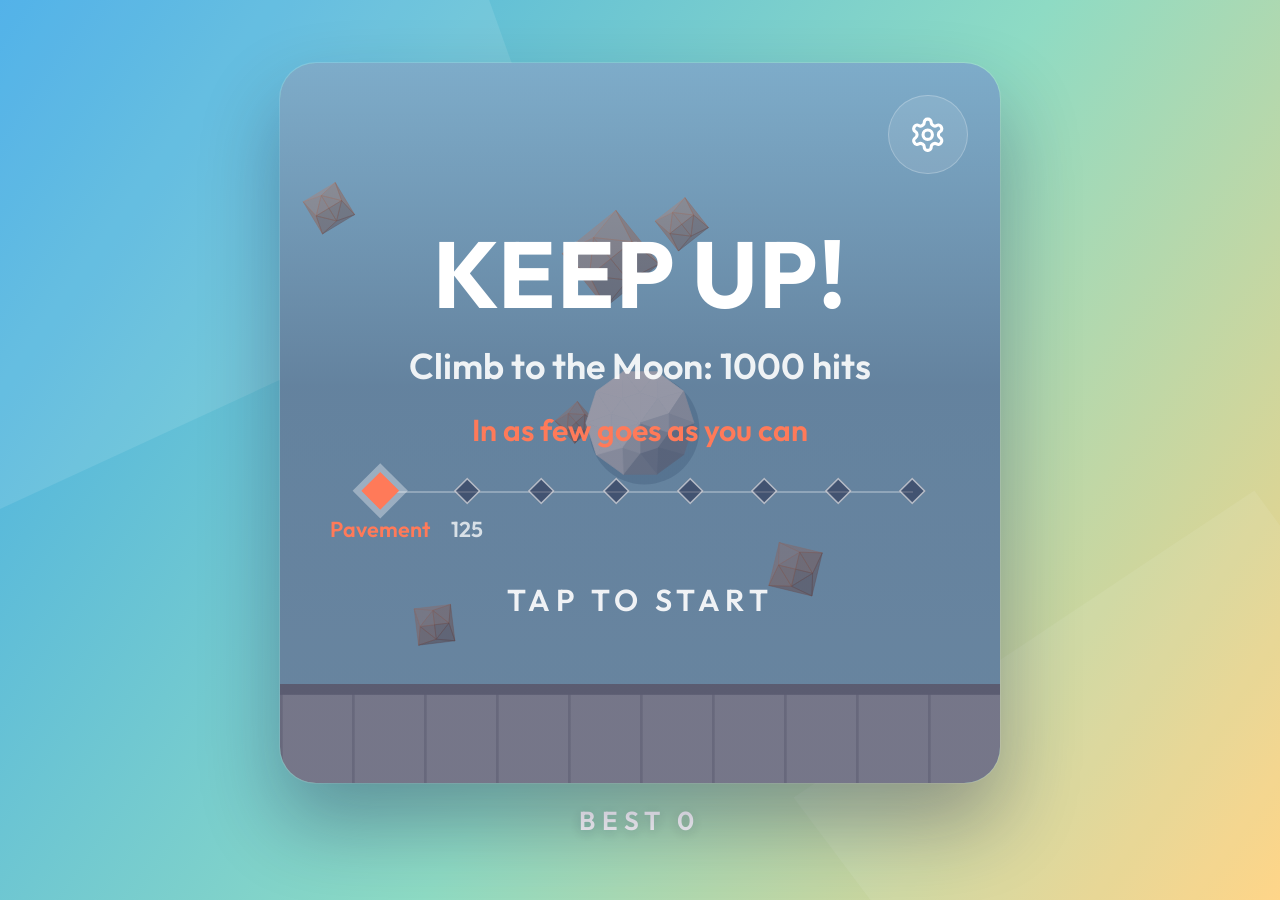
==== commit fc751b62: "Climb to 1000, step 1: one tall world, saved climb and goes Replace the four stage swaps with the Cl" ====
--- a/index.html
+++ b/index.html
@@ -79,6 +79,20 @@
           <div id="size-list" class="choices sizes" role="radiogroup" aria-labelledby="size-label"></div>
         </section>
 
+        <!-- The climb for the chosen ball size, and starting a new one (asks first) -->
+        <section class="setting">
+          <p class="setting-label">Climb</p>
+          <p id="climb-status" class="climb-status"></p>
+          <div class="climb-row">
+            <button id="new-climb" class="pill" type="button">New climb</button>
+          </div>
+          <div id="climb-confirm" class="climb-row" hidden>
+            <span id="climb-confirm-text" class="climb-confirm-text"></span>
+            <button id="climb-cancel" class="pill" type="button">Keep climbing</button>
+            <button id="climb-restart" class="pill danger" type="button">Start over</button>
+          </div>
+        </section>
+
       </div>
     </div>
     <h2 id="high-score">BEST 0</h2>
--- a/styles.css
+++ b/styles.css
@@ -505,6 +505,29 @@
   opacity: 0.75;
 }
 
+/* Climb: progress for this ball size, and the new-climb button with its confirm row */
+.climb-status {
+  margin: 0;
+  font-size: max(14px, calc(var(--board) * 0.04));
+  font-weight: 600;
+}
+
+.climb-row {
+  display: flex;
+  flex-wrap: wrap;
+  align-items: center;
+  gap: 10px;
+}
+.climb-row[hidden] { display: none; }
+.climb-row .pill { font-size: max(14px, calc(var(--board) * 0.038)); min-height: 40px; }
+.climb-row .pill:disabled { opacity: 0.4; }
+.climb-confirm-text {
+  flex-basis: 100%;
+  font-size: max(13px, calc(var(--board) * 0.035));
+  opacity: 0.85;
+}
+.pill.danger { background: #ff5f6d; border-color: #ff5f6d; }
+
 /* ---------- High score ---------- */
 
 #high-score {
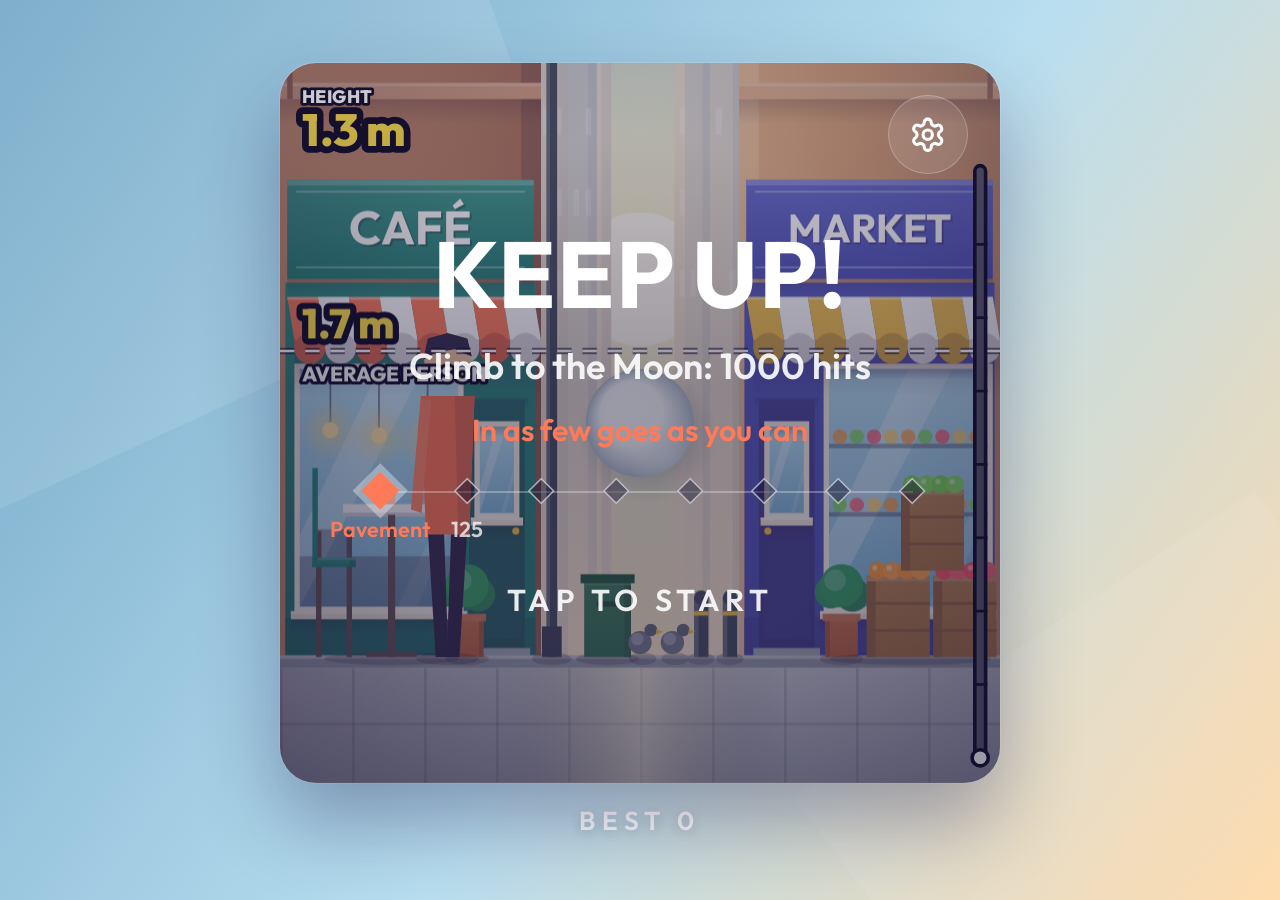
==== commit 75498b8e: "Add an infographic layer to the climb: real heights, facts, readout In the bold outlined style of a " ====
--- a/index.html
+++ b/index.html
@@ -8,7 +8,7 @@
   <link rel="stylesheet" href="styles.css">
   <link rel="preconnect" href="https://fonts.googleapis.com">
   <link rel="preconnect" href="https://fonts.gstatic.com" crossorigin>
-  <link href="https://fonts.googleapis.com/css2?family=Outfit:wght@200;400;600;700&display=swap" rel="stylesheet">
+  <link href="https://fonts.googleapis.com/css2?family=Outfit:wght@200;400;600;700;800&display=swap" rel="stylesheet">
 </head>
 <body>
   <div class="backdrop" aria-hidden="true"></div>
--- a/styles.css
+++ b/styles.css
@@ -120,8 +120,17 @@
   font-weight: 200;
   letter-spacing: -0.02em;
   color: rgba(255, 255, 255, 0.42);
-  text-shadow: 0 0.04em 0.2em rgba(20, 10, 60, 0.12);
+  text-shadow: 0 0.04em 0.2em rgba(20, 10, 60, 0.22);
   pointer-events: none;
+}
+/* A little pop each time the ball is hit */
+#score.pop { animation: score-pop 0.22s ease-out; }
+@keyframes score-pop {
+  from { transform: translate(-50%, -50%) scale(1.14); color: rgba(255, 255, 255, 0.7); }
+  to { transform: translate(-50%, -50%) scale(1); }
+}
+@media (prefers-reduced-motion: reduce) {
+  #score.pop { animation: none; }
 }
 
 /* ---------- Start / game over / paused screen ---------- */
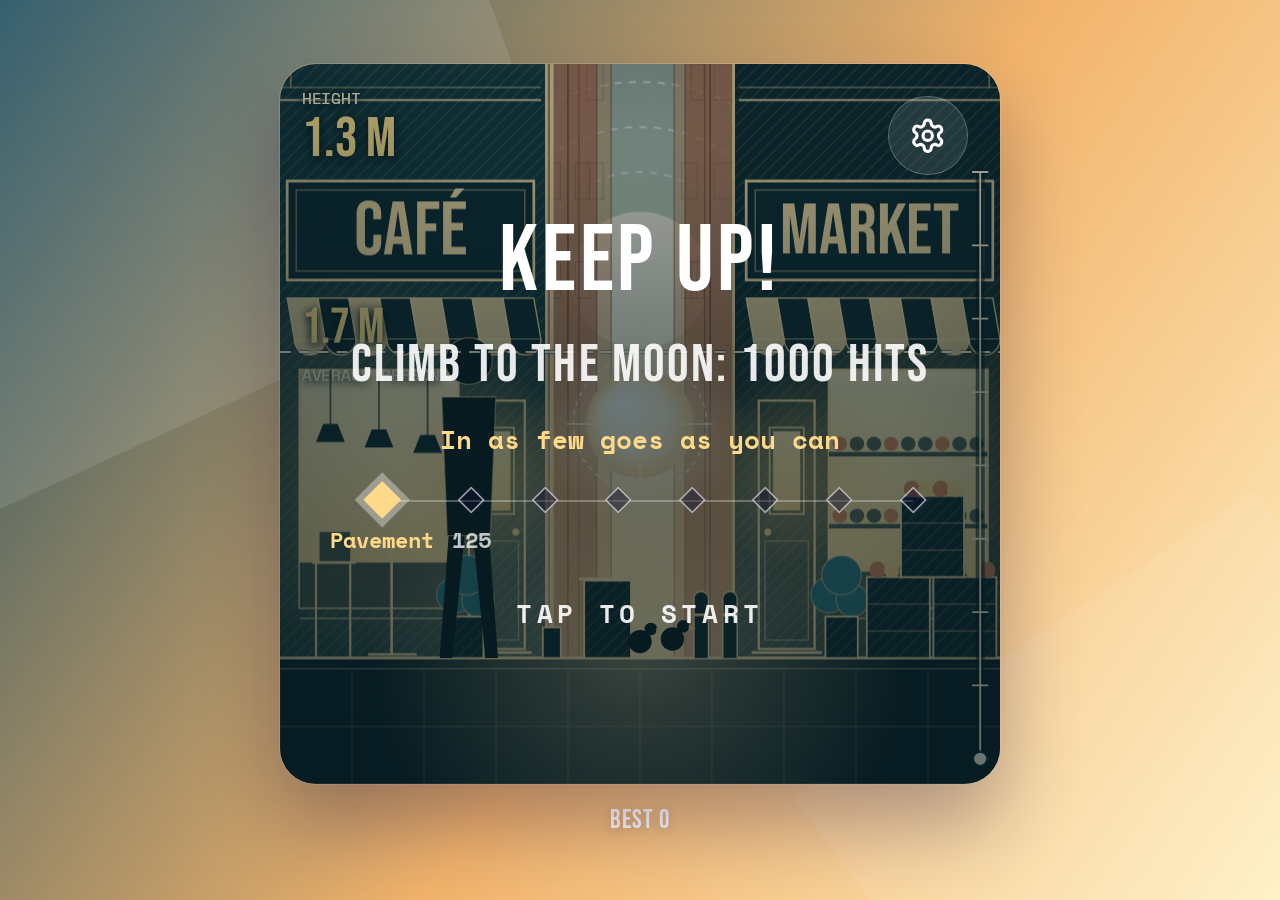
==== commit b8bdc242: "Restyle the climb as a drafted drawing at golden hour Chosen from style mockups: dark teal hatched s" ====
--- a/index.html
+++ b/index.html
@@ -6,9 +6,6 @@
   <meta name="theme-color" content="#3fa9e6">
   <title>Keep Up!</title>
   <link rel="stylesheet" href="styles.css">
-  <link rel="preconnect" href="https://fonts.googleapis.com">
-  <link rel="preconnect" href="https://fonts.gstatic.com" crossorigin>
-  <link href="https://fonts.googleapis.com/css2?family=Outfit:wght@200;400;600;700;800&display=swap" rel="stylesheet">
 </head>
 <body>
   <div class="backdrop" aria-hidden="true"></div>
--- a/styles.css
+++ b/styles.css
@@ -8,16 +8,24 @@
 @property --g3 { syntax: '<color>'; inherits: true; initial-value: #ffd27f; }
 @property --accent { syntax: '<color>'; inherits: true; initial-value: #ff7a59; }
 
+/* The game's two typefaces, kept with the game so it works offline (see fonts/LICENSE-*) */
+@font-face { font-family: "Bebas Neue"; font-weight: 400; font-display: swap; src: url("fonts/bebas-neue-400.woff2") format("woff2"); }
+@font-face { font-family: "Space Mono"; font-weight: 400; font-display: swap; src: url("fonts/space-mono-400.woff2") format("woff2"); }
+@font-face { font-family: "Space Mono"; font-weight: 700; font-display: swap; src: url("fonts/space-mono-700.woff2") format("woff2"); }
+
 :root {
   --g1: #3fa9e6;
   --g2: #8edbc4;
   --g3: #ffd27f;
   --accent: #ff7a59;
-  --font: "Outfit", system-ui, -apple-system, "Segoe UI", sans-serif;
+  --font: "Space Mono", ui-monospace, Menlo, monospace;          /* labels and small text */
+  --display: "Bebas Neue", "Arial Narrow", Impact, sans-serif;   /* numbers and titles */
+  --score-edge: transparent;
+  --score-ink: #0d2a31;                    /* the score: dark on a bright sky, cream on a dark one (set in script.js) */
   --text: #ffffff;
-  --ink: #17123a;                          /* dark text on light chips */
-  --glass: rgba(16, 12, 44, 0.42);         /* the start / game over / paused screens */
-  --panel: rgba(16, 12, 44, 0.82);         /* the settings screen */
+  --ink: #0d2a31;                          /* dark text on light chips */
+  --glass: rgba(6, 26, 32, 0.6);         /* the start / game over / paused screens */
+  --panel: rgba(6, 26, 32, 0.92);         /* the settings screen */
   --line: rgba(255, 255, 255, 0.24);
   --chip: rgba(255, 255, 255, 0.1);
   --radius: 36px;
@@ -114,19 +122,22 @@
 #score {
   position: absolute;
   left: 50%;
-  top: 50%;
+  top: 36%;
   transform: translate(-50%, -50%);
-  font-size: calc(var(--board) * 0.3);
-  font-weight: 200;
-  letter-spacing: -0.02em;
-  color: rgba(255, 255, 255, 0.42);
-  text-shadow: 0 0.04em 0.2em rgba(20, 10, 60, 0.22);
+  font-family: var(--display);
+  font-size: calc(var(--board) * 0.27);
+  font-weight: 400;
+  line-height: 1;
+  color: var(--score-ink);
+  -webkit-text-stroke: 0.045em var(--score-edge); /* an edge, so a light score still reads over the glowing ball */
+  paint-order: stroke fill;
+  transition: color 0.8s ease, -webkit-text-stroke-color 0.8s ease;
   pointer-events: none;
 }
 /* A little pop each time the ball is hit */
 #score.pop { animation: score-pop 0.22s ease-out; }
 @keyframes score-pop {
-  from { transform: translate(-50%, -50%) scale(1.14); color: rgba(255, 255, 255, 0.7); }
+  from { transform: translate(-50%, -50%) scale(1.14); }
   to { transform: translate(-50%, -50%) scale(1); }
 }
 @media (prefers-reduced-motion: reduce) {
@@ -144,7 +155,7 @@
   justify-content: center;
   gap: calc(var(--board) * 0.032);
   border-radius: var(--radius);
-  background: linear-gradient(to bottom, rgba(16, 12, 44, 0.2), var(--glass) 45%, var(--glass));
+  background: linear-gradient(to bottom, rgba(6, 26, 32, 0.3), var(--glass) 45%, var(--glass));
   text-align: center;
   pointer-events: none; /* taps go through to the game */
   z-index: 2;
@@ -596,3 +607,13 @@
     box-shadow: 0 0 0 2px rgba(20, 10, 60, 0.35), 0 0 0 8px rgba(255, 255, 255, 0.35);
   }
 }
+
+/* ---------- Type ---------- */
+/* Titles, numbers and buttons are in the display face; everything else is Space Mono */
+.overlay h2, #overlay-score, #stage-name, #settings-title, #high-score, .pill, .climb-status {
+  font-family: var(--display);
+  font-weight: 400;
+  letter-spacing: 0.04em;
+}
+.overlay p:not(#overlay-score) { font-size: calc(var(--board) * 0.036); }
+#overlay-score { font-size: calc(var(--board) * 0.075); }
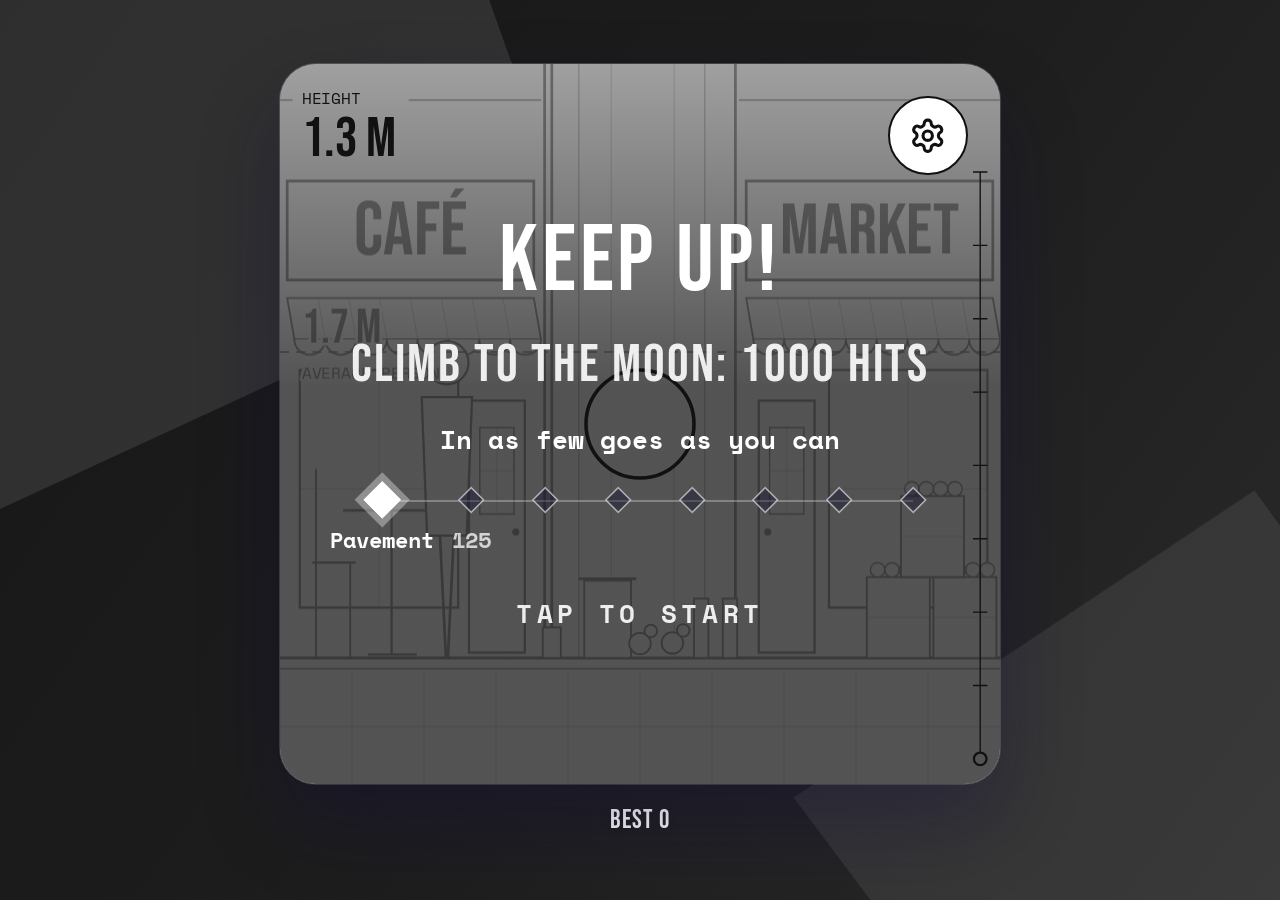
==== commit f4d20256: "Fade the climb background, with a Background setting to adjust it - The climb art and the height mar" ====
--- a/index.html
+++ b/index.html
@@ -42,11 +42,6 @@
         <p id="overlay-hint">Tap to start</p>
       </div>
 
-      <!-- Shown for a moment when the ball climbs into a new stage -->
-      <div id="stage-banner" class="stage-banner" aria-live="polite">
-        <span id="stage-kicker" class="stage-kicker"></span>
-        <strong id="stage-name"></strong>
-      </div>
 
       <!-- Settings: just an icon in the top-right corner of the board (start and game over screens) -->
       <button id="open-settings" class="icon-button corner-button" type="button" aria-label="Settings" title="Settings" data-ui>
@@ -68,6 +63,15 @@
               <svg class="icon" aria-hidden="true"><use href="#i-sound-on"></use></svg><span>On</span>
             </button>
             <input id="volume" type="range" min="0" max="100" step="5" aria-label="Volume">
+          </div>
+        </section>
+
+        <!-- How strongly the climb art and height markers show behind the ball (0 = a plain white board) -->
+        <section class="setting">
+          <p class="setting-label" id="background-label">Background</p>
+          <div class="sound-row">
+            <input id="background-opacity" type="range" min="0" max="100" step="5" aria-labelledby="background-label">
+            <output id="background-value" class="range-value" for="background-opacity"></output>
           </div>
         </section>
 
--- a/styles.css
+++ b/styles.css
@@ -20,12 +20,11 @@
   --accent: #ff7a59;
   --font: "Space Mono", ui-monospace, Menlo, monospace;          /* labels and small text */
   --display: "Bebas Neue", "Arial Narrow", Impact, sans-serif;   /* numbers and titles */
-  --score-edge: transparent;
-  --score-ink: #0d2a31;                    /* the score: dark on a bright sky, cream on a dark one (set in script.js) */
+  --score-ink: #111111;                    /* the score */
   --text: #ffffff;
-  --ink: #0d2a31;                          /* dark text on light chips */
-  --glass: rgba(6, 26, 32, 0.6);         /* the start / game over / paused screens */
-  --panel: rgba(6, 26, 32, 0.92);         /* the settings screen */
+  --ink: #111111;                          /* dark text on light chips */
+  --glass: rgba(17, 17, 17, 0.72);         /* the start / game over / paused screens */
+  --panel: rgba(17, 17, 17, 0.94);         /* the settings screen */
   --line: rgba(255, 255, 255, 0.24);
   --chip: rgba(255, 255, 255, 0.1);
   --radius: 36px;
@@ -122,16 +121,13 @@
 #score {
   position: absolute;
   left: 50%;
-  top: 36%;
+  top: 30%;
   transform: translate(-50%, -50%);
   font-family: var(--display);
   font-size: calc(var(--board) * 0.27);
   font-weight: 400;
   line-height: 1;
   color: var(--score-ink);
-  -webkit-text-stroke: 0.045em var(--score-edge); /* an edge, so a light score still reads over the glowing ball */
-  paint-order: stroke fill;
-  transition: color 0.8s ease, -webkit-text-stroke-color 0.8s ease;
   pointer-events: none;
 }
 /* A little pop each time the ball is hit */
@@ -155,7 +151,7 @@
   justify-content: center;
   gap: calc(var(--board) * 0.032);
   border-radius: var(--radius);
-  background: linear-gradient(to bottom, rgba(6, 26, 32, 0.3), var(--glass) 45%, var(--glass));
+  background: linear-gradient(to bottom, rgba(17, 17, 17, 0.4), var(--glass) 45%, var(--glass));
   text-align: center;
   pointer-events: none; /* taps go through to the game */
   z-index: 2;
@@ -263,53 +259,6 @@
 .journey li.next .journey-label { opacity: 0.75; }
 .journey li.current .journey-label { color: var(--accent); opacity: 1; }
 
-/* ---------- Stage banner (shown for a moment on reaching a new stage) ---------- */
-
-.stage-banner {
-  position: absolute;
-  left: 0;
-  right: 0;
-  top: 17%;
-  display: flex;
-  flex-direction: column;
-  align-items: center;
-  gap: calc(var(--board) * 0.012);
-  text-align: center;
-  pointer-events: none;
-  opacity: 0;
-  z-index: 1;
-  text-shadow: 0 0.05em 0.4em rgba(20, 10, 60, 0.25);
-}
-
-.stage-kicker {
-  font-size: calc(var(--board) * 0.036);
-  font-weight: 600;
-  letter-spacing: 0.3em;
-  color: var(--accent);
-}
-
-.stage-banner strong {
-  font-size: calc(var(--board) * 0.11);
-  font-weight: 700;
-  letter-spacing: 0.08em;
-  line-height: 1;
-}
-
-.stage-banner.show { animation: stage-banner 2.2s ease-out forwards; }
-body.overlay-open .stage-banner { animation: none; opacity: 0; }
-
-@keyframes stage-banner {
-  0%   { opacity: 0; transform: translateY(-30%); letter-spacing: 0.3em; }
-  15%  { opacity: 1; transform: translateY(0); }
-  70%  { opacity: 1; transform: translateY(0); }
-  100% { opacity: 0; transform: translateY(12%); }
-}
-
-@keyframes stage-banner-fade {
-  0%, 100% { opacity: 0; }
-  15%, 70% { opacity: 1; }
-}
-
 /* ---------- Buttons ---------- */
 
 .pill {
@@ -328,7 +277,8 @@
 .pill:focus-visible,
 .choice:focus-visible,
 .icon-button:focus-visible,
-#volume:focus-visible {
+#volume:focus-visible,
+#background-opacity:focus-visible {
   outline: 3px solid var(--accent);
   outline-offset: 2px;
 }
@@ -372,6 +322,15 @@
 body[data-state="ready"] .corner-button,
 body[data-state="over"] .corner-button { display: grid; }
 body.settings-open .corner-button { display: none; }
+/* White with a black outline, so it reads on both the white board and the black game over screen */
+.corner-button {
+  color: #111111;
+  background: #ffffff;
+  border: 2px solid #111111;
+}
+
+/* The game over screen is solid black */
+body[data-state="over"] .overlay { background: #000000; }
 
 /* ---------- Settings (same box as the game board, frosted glass) ---------- */
 
@@ -468,7 +427,7 @@
   color: var(--ink);
 }
 
-#volume {
+#volume, #background-opacity {
   flex: 1;
   min-width: 0;
   height: 32px;
@@ -478,6 +437,13 @@
 }
 
 #volume:disabled { opacity: 0.35; }
+
+.range-value {
+  min-width: 3.2em;
+  text-align: right;
+  font-size: max(14px, calc(var(--board) * 0.036));
+  font-variant-numeric: tabular-nums;
+}
 
 .choices {
   display: grid;
@@ -573,7 +539,6 @@
 
 @media (prefers-reduced-motion: reduce) {
   #overlay-hint, #high-score.new-best { animation: none; }
-  .stage-banner.show { animation-name: stage-banner-fade; }
 }
 
 /* ---------- Custom cursor ----------
@@ -610,7 +575,7 @@
 
 /* ---------- Type ---------- */
 /* Titles, numbers and buttons are in the display face; everything else is Space Mono */
-.overlay h2, #overlay-score, #stage-name, #settings-title, #high-score, .pill, .climb-status {
+.overlay h2, #overlay-score, #settings-title, #high-score, .pill, .climb-status {
   font-family: var(--display);
   font-weight: 400;
   letter-spacing: 0.04em;
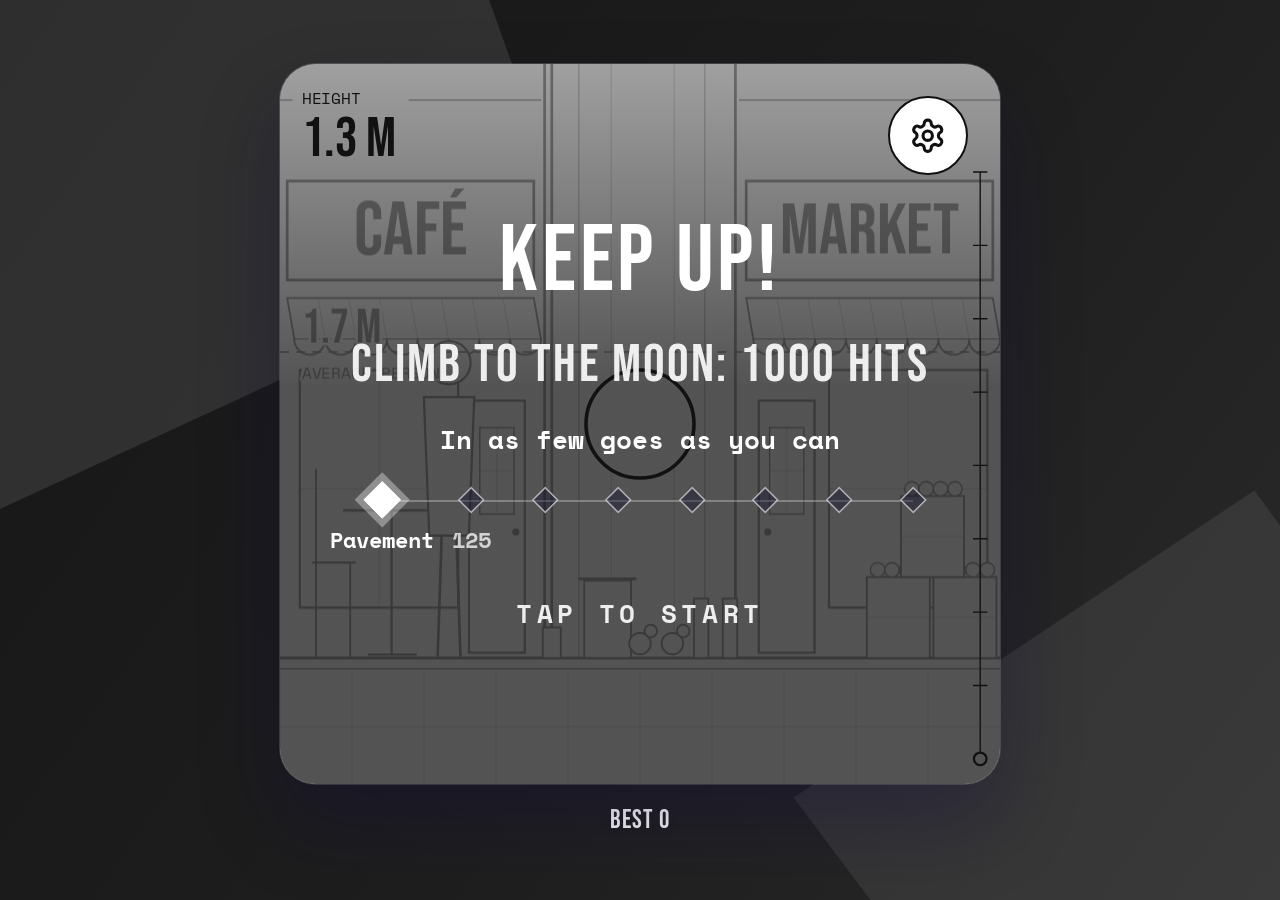
==== commit b868b818: "Add an Animations setting: Auto, On or Off Auto follows the device's reduce-motion setting as before" ====
--- a/index.html
+++ b/index.html
@@ -75,6 +75,13 @@
           </div>
         </section>
 
+        <!-- Auto follows the device's reduce-motion setting; On and Off override it -->
+        <section class="setting">
+          <p class="setting-label" id="motion-label">Animations</p>
+          <div id="motion-list" class="choices motions" role="radiogroup" aria-labelledby="motion-label"></div>
+          <p id="motion-note" class="setting-note"></p>
+        </section>
+
         <section class="setting">
           <p class="setting-label" id="size-label">Ball size</p>
           <div id="size-list" class="choices sizes" role="radiogroup" aria-labelledby="size-label"></div>
--- a/styles.css
+++ b/styles.css
@@ -136,9 +136,8 @@
   from { transform: translate(-50%, -50%) scale(1.14); }
   to { transform: translate(-50%, -50%) scale(1); }
 }
-@media (prefers-reduced-motion: reduce) {
-  #score.pop { animation: none; }
-}
+/* reduce-motion is set by script.js from the Animations setting (Auto follows the device) */
+.reduce-motion #score.pop { animation: none; }
 
 /* ---------- Start / game over / paused screen ---------- */
 
@@ -421,7 +420,8 @@
 }
 
 .toggle[aria-pressed="true"],
-.size-choice[aria-checked="true"] {
+.size-choice[aria-checked="true"],
+.motion-choice[aria-checked="true"] {
   background: #ffffff;
   border-color: #ffffff;
   color: var(--ink);
@@ -462,6 +462,19 @@
   touch-action: manipulation;
 }
 
+/* Animations: Auto / On / Off, plus a line saying what Auto is doing */
+.motion-choice {
+  font-size: max(14px, calc(var(--board) * 0.038));
+  font-weight: 600;
+  height: auto;
+  min-height: 40px;
+}
+.setting-note {
+  margin: 0;
+  font-size: max(12px, calc(var(--board) * 0.032));
+  opacity: 0.75;
+}
+
 /* Ball size: a dot that grows, the size name and its best score */
 .size-choice {
   display: flex;
@@ -537,9 +550,7 @@
   .settings { gap: 8px; --pad: 12px; }
 }
 
-@media (prefers-reduced-motion: reduce) {
-  #overlay-hint, #high-score.new-best { animation: none; }
-}
+.reduce-motion #overlay-hint, .reduce-motion #high-score.new-best { animation: none; }
 
 /* ---------- Custom cursor ----------
    Just a dot that sits exactly on the pointer, moved straight from the mouse events,
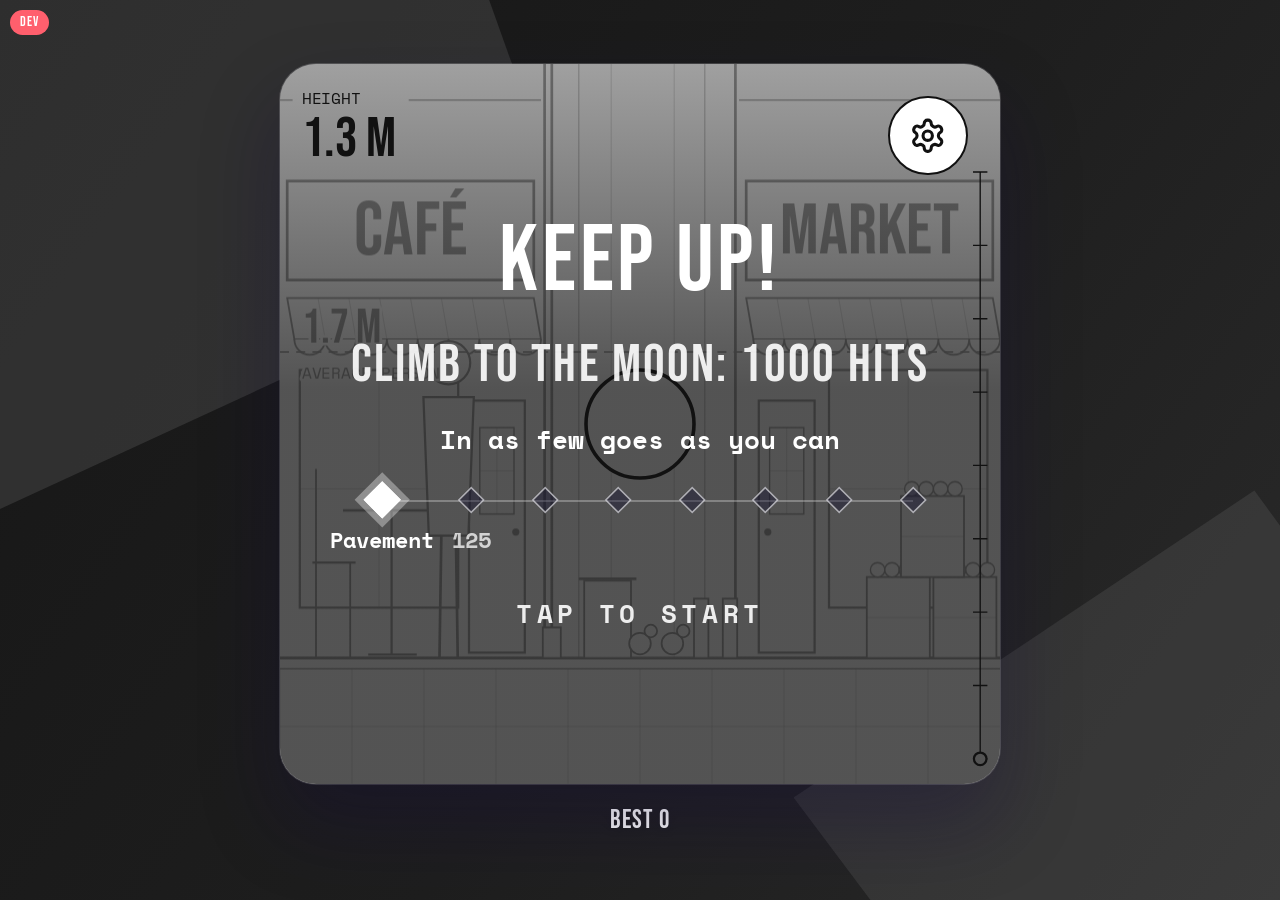
==== commit 0ba840a3: "Dev build: a Developer section in settings with test options Physics (game speed, freeze, gravity an" ====
--- a/index.html
+++ b/index.html
@@ -4,11 +4,12 @@
   <meta charset="UTF-8">
   <meta name="viewport" content="width=device-width, initial-scale=1, maximum-scale=1, user-scalable=no, viewport-fit=cover">
   <meta name="theme-color" content="#3fa9e6">
-  <title>Keep Up!</title>
+  <title>Keep Up! (dev)</title>
   <link rel="stylesheet" href="styles.css">
 </head>
 <body>
   <div class="backdrop" aria-hidden="true"></div>
+  <div id="dev-badge" class="dev-badge" aria-hidden="true">DEV</div>
   <!-- Icons: Lucide (https://lucide.dev), ISC licence, see icons/LICENSE-lucide.txt -->
   <svg width="0" height="0" style="position:absolute" aria-hidden="true" focusable="false">
     <symbol id="i-settings" viewBox="0 0 24 24">
@@ -34,6 +35,7 @@
     <div id="canvas-box">
       <h1 id="score">0</h1>
       <canvas id="game-screen" class="dark-shadow"></canvas>
+      <pre id="dev-readout" class="dev-readout" hidden></pre>
       <div id="overlay" class="overlay" aria-live="polite">
         <h2 id="overlay-title">KEEP UP!</h2>
         <p id="overlay-score"></p>
@@ -101,6 +103,28 @@
           </div>
         </section>
 
+        <!-- Dev build only: the groups are built by script.js from DEV_OPTIONS -->
+        <section class="setting dev-settings">
+          <p class="setting-label">Developer</p>
+          <p class="setting-note">Testing knobs. Any of these can break the game. Saved in this browser only; the ` key opens settings mid-go. This build keeps its own climbs and bests.</p>
+          <div id="dev-groups" class="dev-groups"></div>
+          <details class="dev-group" open>
+            <summary>Jump</summary>
+            <div class="dev-row dev-range">
+              <label class="dev-name" for="dev-jump">Climb height</label>
+              <input id="dev-jump" class="dev-input" type="range" min="0" step="1">
+              <output id="dev-jump-value" class="dev-value dev-wide" for="dev-jump"></output>
+            </div>
+            <div class="climb-row">
+              <button id="dev-jump-go" class="pill" type="button">Go to height</button>
+              <button id="dev-end-go" class="pill" type="button">End this go</button>
+            </div>
+          </details>
+          <div class="climb-row">
+            <button id="dev-reset" class="pill danger" type="button">Reset all dev options</button>
+          </div>
+        </section>
+
       </div>
     </div>
     <h2 id="high-score">BEST 0</h2>
--- a/styles.css
+++ b/styles.css
@@ -319,7 +319,8 @@
   display: none;
 }
 body[data-state="ready"] .corner-button,
-body[data-state="over"] .corner-button { display: grid; }
+body[data-state="over"] .corner-button,
+body[data-state="paused"] .corner-button { display: grid; } /* dev: settings while paused too */
 body.settings-open .corner-button { display: none; }
 /* White with a black outline, so it reads on both the white board and the black game over screen */
 .corner-button {
@@ -593,3 +594,98 @@
 }
 .overlay p:not(#overlay-score) { font-size: calc(var(--board) * 0.036); }
 #overlay-score { font-size: calc(var(--board) * 0.075); }
+
+/* ---------- Dev build (dev-options branch only) ---------- */
+
+.dev-badge {
+  position: fixed;
+  top: 10px;
+  left: 10px;
+  z-index: 20;
+  padding: 4px 10px;
+  border-radius: 999px;
+  background: #ff5f6d;
+  color: #ffffff;
+  font: 400 14px/1.2 var(--display);
+  letter-spacing: 0.08em;
+  pointer-events: none;
+}
+
+.dev-groups { display: flex; flex-direction: column; gap: 6px; }
+
+.dev-group {
+  border: 1.5px solid var(--line);
+  border-radius: 14px;
+  padding: 0 12px;
+}
+.dev-group[open] { padding-bottom: 10px; }
+.dev-group summary {
+  padding: 10px 0;
+  font-family: var(--display);
+  font-size: max(15px, calc(var(--board) * 0.04));
+  letter-spacing: 0.06em;
+  cursor: pointer;
+  touch-action: manipulation;
+}
+.dev-settings .climb-row { margin-top: 8px; }
+
+/* name | control | value | reset, with an optional help line underneath */
+.dev-row {
+  display: grid;
+  grid-template-columns: minmax(0, 1.1fr) minmax(0, 1.4fr) 4.6em 1.6em;
+  align-items: center;
+  column-gap: 8px;
+  padding: 4px 0;
+  font-size: max(12px, calc(var(--board) * 0.03));
+}
+.dev-name { min-width: 0; overflow-wrap: anywhere; }
+.dev-input { min-width: 0; margin: 0; accent-color: #ffffff; touch-action: manipulation; }
+.dev-range .dev-input { width: 100%; height: 28px; }
+.dev-toggle .dev-input { justify-self: start; width: 22px; height: 22px; }
+.dev-select .dev-input {
+  grid-column: 2 / 4;
+  font: inherit;
+  color: var(--ink);
+  background: #ffffff;
+  border: 0;
+  border-radius: 8px;
+  padding: 4px 6px;
+}
+.dev-select .dev-value { display: none; }
+.dev-value { text-align: right; font-variant-numeric: tabular-nums; white-space: nowrap; overflow: hidden; text-overflow: ellipsis; }
+.dev-wide { grid-column: 3 / 5; }
+.dev-reset-one {
+  visibility: hidden;
+  padding: 0;
+  border: 0;
+  background: none;
+  color: inherit;
+  font-size: 1.2em;
+  cursor: pointer;
+}
+.dev-row.changed .dev-name { color: #ff8a94; font-weight: 700; }
+.dev-row.changed .dev-reset-one { visibility: visible; }
+.dev-help { grid-column: 1 / -1; margin: 2px 0 0; font-size: 0.9em; opacity: 0.6; }
+.dev-input:focus-visible, .dev-reset-one:focus-visible, .dev-group summary:focus-visible {
+  outline: 3px solid var(--accent);
+  outline-offset: 2px;
+}
+.dev-settings .pill:disabled { opacity: 0.4; }
+
+.dev-readout {
+  position: absolute;
+  left: 8px;
+  bottom: 8px;
+  z-index: 3;
+  margin: 0;
+  padding: 6px 8px;
+  max-width: calc(100% - 60px);
+  border-radius: 8px;
+  background: rgba(0, 0, 0, 0.72);
+  color: #7dffa1;
+  font: 11px/1.35 var(--font);
+  white-space: pre;
+  overflow: hidden;
+  pointer-events: none;
+}
+.dev-readout[hidden] { display: none; }
